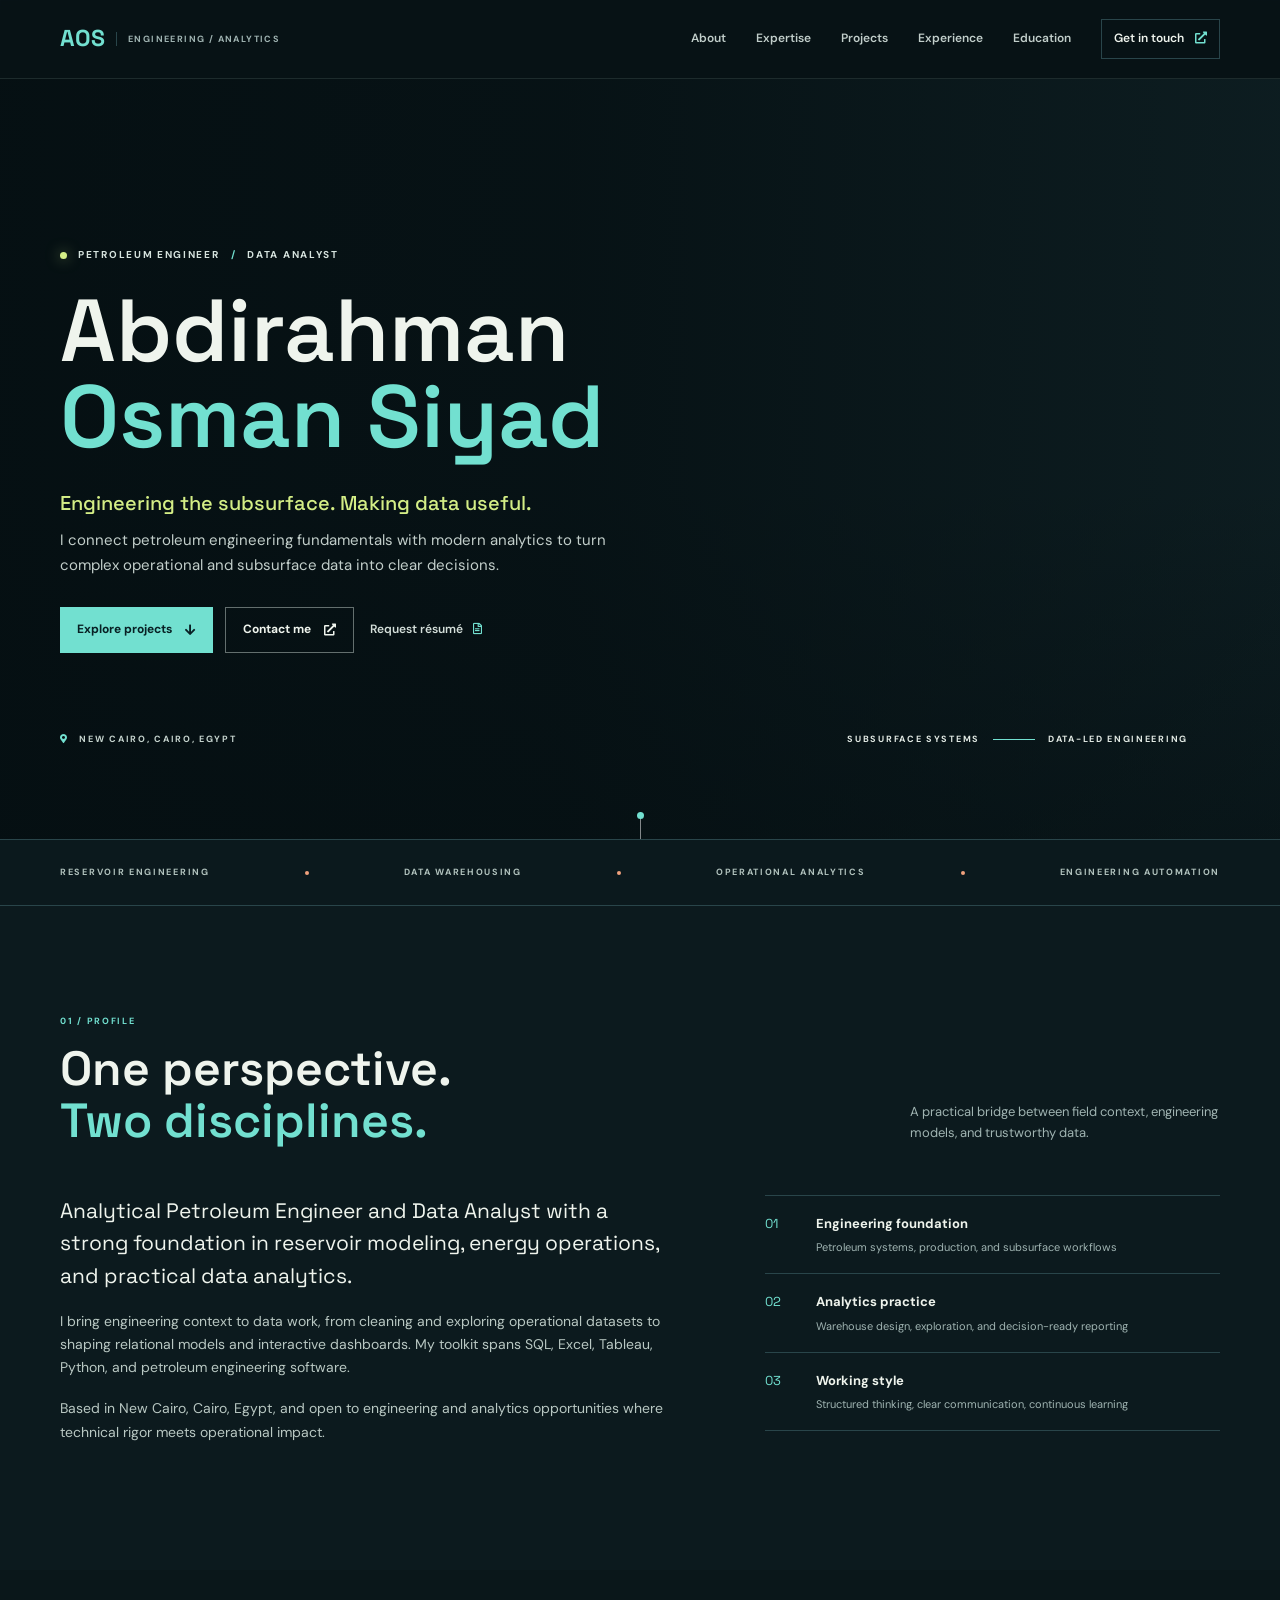
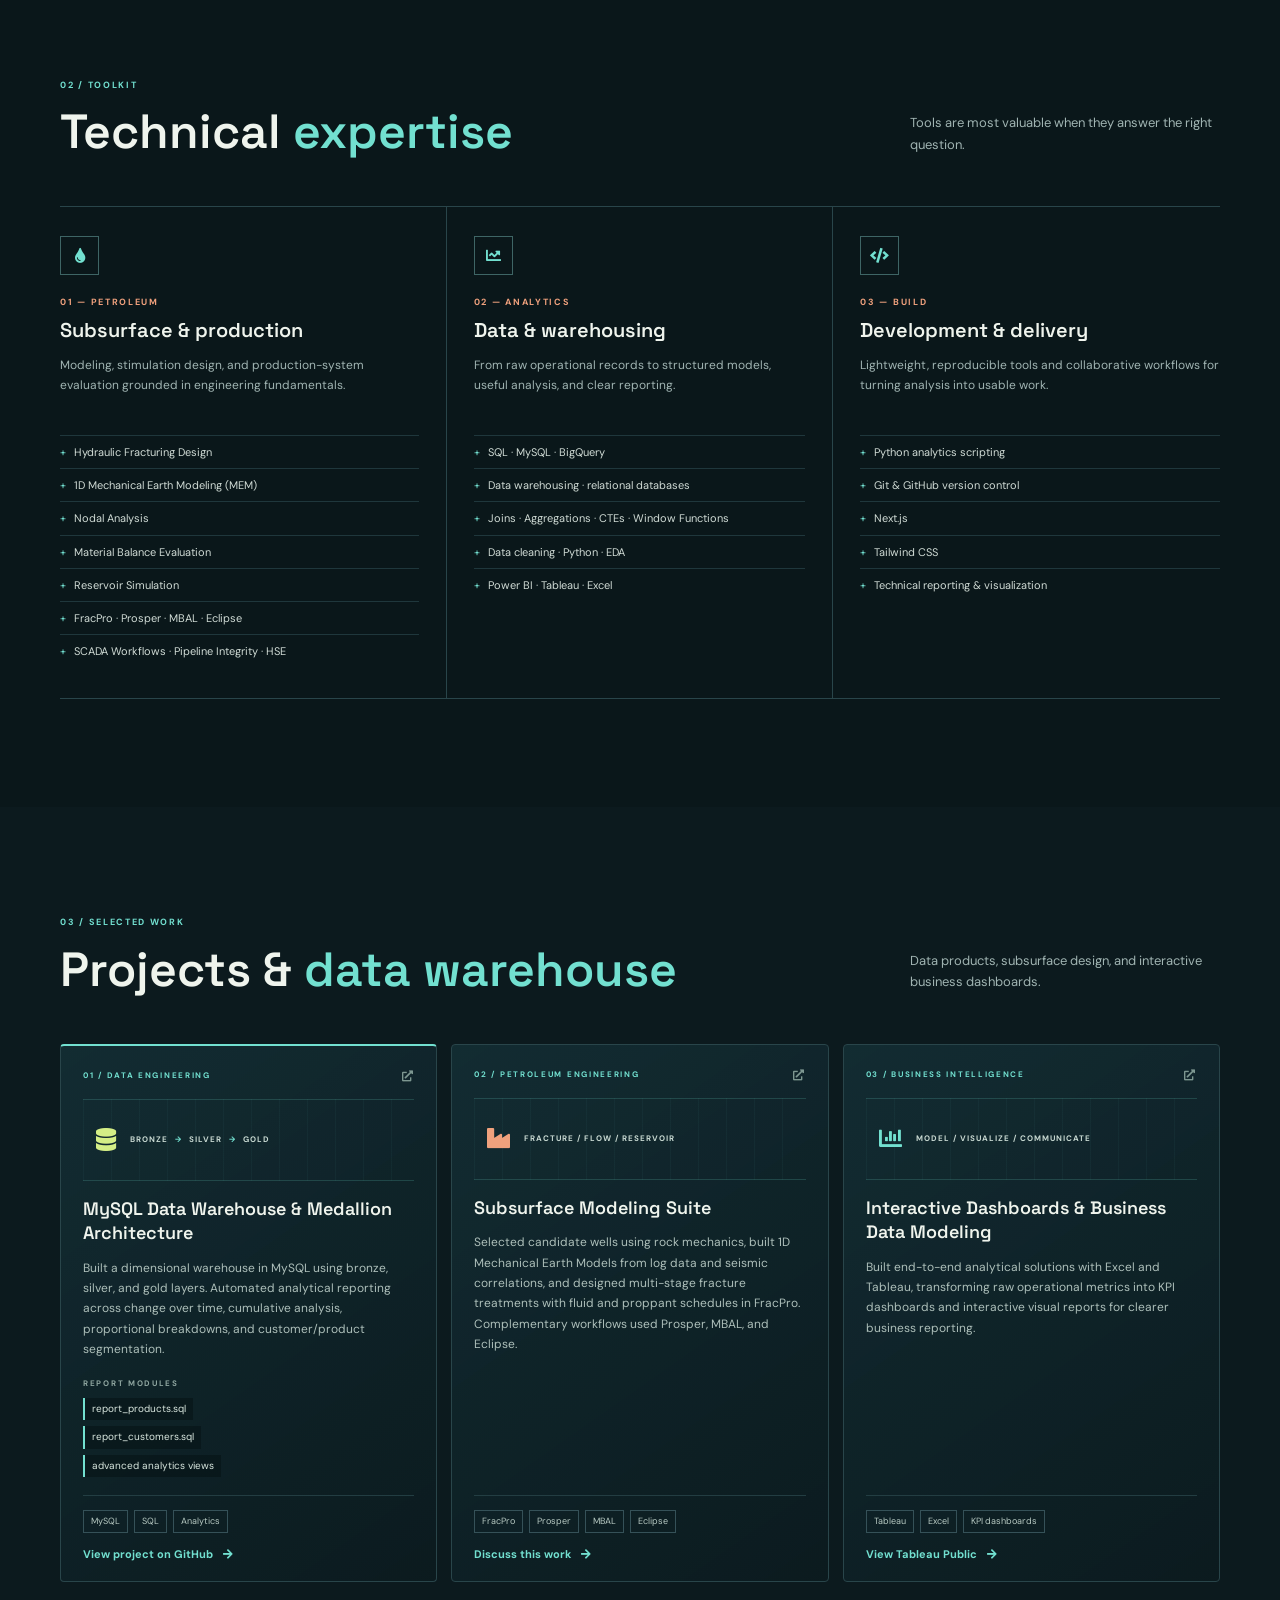
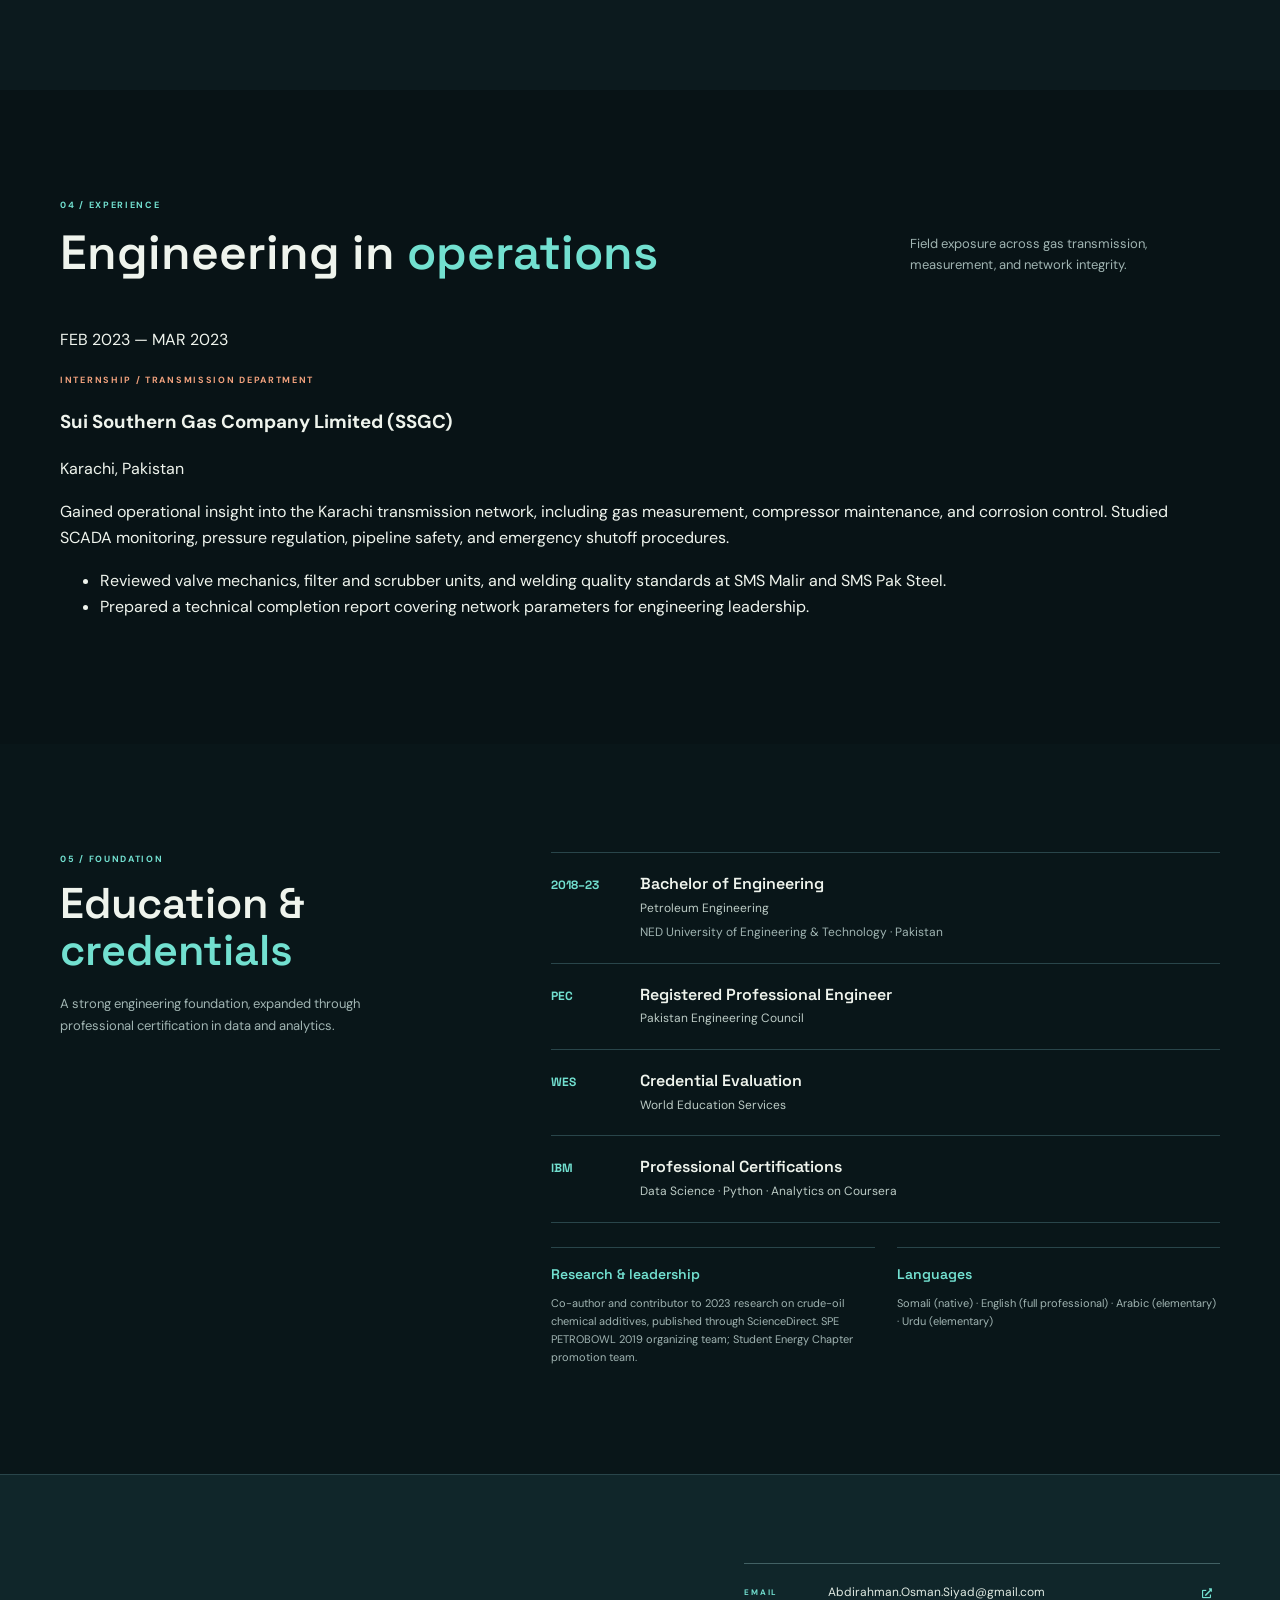
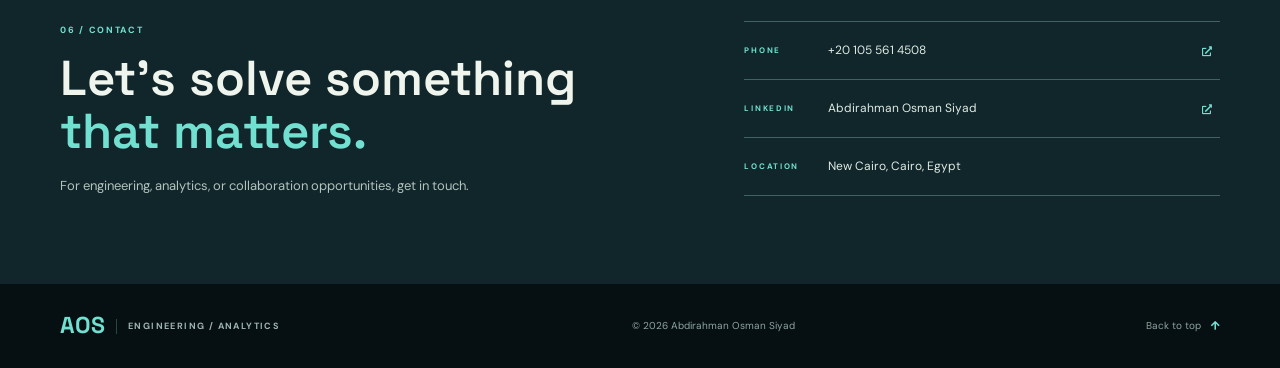
==== index.html @ fb0d3678 "Add LinkedIn profile link" ====
<!DOCTYPE HTML>
<!--
	Massively by HTML5 UP
	html5up.net | @ajlkn
	Free for personal and commercial use under the CCA 3.0 license (html5up.net/license)
-->
<html>
	<head>
		<title>Abdirahman Osman Siyad | Petroleum Engineer &amp; Data Analyst</title>
		<meta charset="utf-8" />
		<meta name="viewport" content="width=device-width, initial-scale=1" />
		<meta name="description" content="Abdirahman Osman Siyad is a Petroleum Engineer and Data Analyst working across subsurface engineering, data warehousing, and operational analytics." />
		<meta name="theme-color" content="#081316" />
		<link rel="preconnect" href="https://fonts.googleapis.com" />
		<link rel="preconnect" href="https://fonts.gstatic.com" crossorigin />
		<link href="https://fonts.googleapis.com/css2?family=DM+Sans:wght@400;500;600;700&family=Space+Grotesk:wght@400;500;600;700&display=swap" rel="stylesheet" />
		<link rel="stylesheet" href="assets/css/fontawesome-all.min.css" />
		<link rel="stylesheet" href="assets/css/portfolio.css" />
	</head>
	<body>
		<header class="site-header">
			<div class="header-inner shell">
				<a class="wordmark" href="#top" aria-label="Abdirahman Osman Siyad, home"><span>AOS</span><small>ENGINEERING / ANALYTICS</small></a>
				<button class="nav-toggle" type="button" aria-expanded="false" aria-controls="site-nav" aria-label="Open navigation"><i class="fas fa-bars" aria-hidden="true"></i></button>
				<nav class="site-nav" id="site-nav" aria-label="Main navigation">
					<a href="#about">About</a>
					<a href="#expertise">Expertise</a>
					<a href="#projects">Projects</a>
					<a href="#experience">Experience</a>
					<a href="#education">Education</a>
					<a class="nav-contact" href="#contact">Get in touch <i class="fas fa-external-link-alt" aria-hidden="true"></i></a>
				</nav>
			</div>
		</header>

		<main>
			<section class="hero" id="top" aria-labelledby="hero-title">
				<div class="hero-shade" aria-hidden="true"></div>
				<div class="hero-inner shell">
					<p class="eyebrow"><span class="status-dot"></span> PETROLEUM ENGINEER <span class="eyebrow-divider">/</span> DATA ANALYST</p>
					<h1 id="hero-title">Abdirahman<br /><span>Osman Siyad</span></h1>
					<p class="hero-lede">Engineering the subsurface. Making data useful.</p>
					<p class="hero-intro">I connect petroleum engineering fundamentals with modern analytics to turn complex operational and subsurface data into clear decisions.</p>
					<div class="hero-actions">
						<a class="button button-primary" href="#projects">Explore projects <i class="fas fa-arrow-down" aria-hidden="true"></i></a>
						<a class="button button-quiet" href="#contact">Contact me <i class="fas fa-external-link-alt" aria-hidden="true"></i></a>
						<a class="resume-link" href="mailto:Abdirahman.Osman.Siyad@gmail.com?subject=Resume%20request">Request résumé <i class="far fa-file-alt" aria-hidden="true"></i></a>
					</div>
					<div class="hero-caption"><span>SUBSURFACE SYSTEMS</span><span class="caption-line"></span><span>DATA-LED ENGINEERING</span></div>
					<div class="hero-location"><i class="fas fa-map-marker-alt" aria-hidden="true"></i> NEW CAIRO, CAIRO, EGYPT</div>
				</div>
				<a class="scroll-cue" href="#about" aria-label="Scroll to about section"><span></span></a>
			</section>

			<div class="signal-strip" aria-label="Areas of focus">
				<div class="shell signal-inner"><span>RESERVOIR ENGINEERING</span><i></i><span>DATA WAREHOUSING</span><i></i><span>OPERATIONAL ANALYTICS</span><i></i><span>ENGINEERING AUTOMATION</span></div>
			</div>

			<section class="section about-section" id="about" aria-labelledby="about-title">
				<div class="shell">
					<div class="section-heading">
						<div><p class="section-kicker">01 / PROFILE</p><h2 id="about-title">One perspective.<br /><span>Two disciplines.</span></h2></div>
						<p class="heading-note">A practical bridge between field context, engineering models, and trustworthy data.</p>
					</div>
					<div class="about-grid">
						<div class="about-copy">
							<p class="lead-copy">Analytical Petroleum Engineer and Data Analyst with a strong foundation in reservoir modeling, energy operations, and practical data analytics.</p>
							<p>I bring engineering context to data work, from cleaning and exploring operational datasets to shaping relational models and interactive dashboards. My toolkit spans SQL, Excel, Tableau, Python, and petroleum engineering software.</p>
							<p>Based in New Cairo, Cairo, Egypt, and open to engineering and analytics opportunities where technical rigor meets operational impact.</p>
						</div>
						<aside class="profile-facts" aria-label="Profile facts">
							<div><span>01</span><p><strong>Engineering foundation</strong><small>Petroleum systems, production, and subsurface workflows</small></p></div>
							<div><span>02</span><p><strong>Analytics practice</strong><small>Warehouse design, exploration, and decision-ready reporting</small></p></div>
							<div><span>03</span><p><strong>Working style</strong><small>Structured thinking, clear communication, continuous learning</small></p></div>
						</aside>
					</div>
				</div>
			</section>

			<section class="section expertise-section" id="expertise" aria-labelledby="expertise-title">
				<div class="shell">
					<div class="section-heading">
						<div><p class="section-kicker">02 / TOOLKIT</p><h2 id="expertise-title">Technical <span>expertise</span></h2></div>
						<p class="heading-note">Tools are most valuable when they answer the right question.</p>
					</div>
					<div class="skills-grid">
						<article class="skill-group"><div class="skill-icon"><i class="fas fa-tint" aria-hidden="true"></i></div><p class="skill-index">01 — PETROLEUM</p><h3>Subsurface &amp; production</h3><p>Modeling, stimulation design, and production-system evaluation grounded in engineering fundamentals.</p><ul class="skill-list"><li>Hydraulic Fracturing Design</li><li>1D Mechanical Earth Modeling (MEM)</li><li>Nodal Analysis</li><li>Material Balance Evaluation</li><li>Reservoir Simulation</li><li>FracPro · Prosper · MBAL · Eclipse</li><li>SCADA Workflows · Pipeline Integrity · HSE</li></ul></article>
						<article class="skill-group"><div class="skill-icon"><i class="fas fa-chart-line" aria-hidden="true"></i></div><p class="skill-index">02 — ANALYTICS</p><h3>Data &amp; warehousing</h3><p>From raw operational records to structured models, useful analysis, and clear reporting.</p><ul class="skill-list"><li>SQL · MySQL · BigQuery</li><li>Data warehousing · relational databases</li><li>Joins · Aggregations · CTEs · Window Functions</li><li>Data cleaning · Python · EDA</li><li>Power BI · Tableau · Excel</li></ul></article>
						<article class="skill-group"><div class="skill-icon"><i class="fas fa-code" aria-hidden="true"></i></div><p class="skill-index">03 — BUILD</p><h3>Development &amp; delivery</h3><p>Lightweight, reproducible tools and collaborative workflows for turning analysis into usable work.</p><ul class="skill-list"><li>Python analytics scripting</li><li>Git &amp; GitHub version control</li><li>Next.js</li><li>Tailwind CSS</li><li>Technical reporting &amp; visualization</li></ul></article>
					</div>
				</div>
			</section>

			<section class="section projects-section" id="projects" aria-labelledby="projects-title">
				<div class="shell">
					<div class="section-heading">
						<div><p class="section-kicker">03 / SELECTED WORK</p><h2 id="projects-title">Projects &amp; <span>data warehouse</span></h2></div>
						<p class="heading-note">Data products, subsurface design, and interactive business dashboards.</p>
					</div>
					<div class="project-grid">
						<article class="project-card project-featured">
							<div class="project-topline"><span>01 / DATA ENGINEERING</span><i class="fas fa-external-link-alt" aria-hidden="true"></i></div>
							<div class="project-mark"><i class="fas fa-database" aria-hidden="true"></i><span>BRONZE <b>→</b> SILVER <b>→</b> GOLD</span></div>
							<h3>MySQL Data Warehouse &amp; Medallion Architecture</h3>
							<p>Built a dimensional warehouse in MySQL using bronze, silver, and gold layers. Automated analytical reporting across change over time, cumulative analysis, proportional breakdowns, and customer/product segmentation.</p>
							<div class="report-files"><span>REPORT MODULES</span><code>report_products.sql</code><code>report_customers.sql</code><code>advanced analytics views</code></div>
							<div class="project-footer"><ul class="tag-list"><li>MySQL</li><li>SQL</li><li>Analytics</li></ul><a class="text-link" href="https://github.com/AbdirahmanSiyad/SQL--Datawarehouse-Projects" target="_blank" rel="noopener noreferrer">View project on GitHub <i class="fas fa-arrow-right" aria-hidden="true"></i></a></div>
						</article>
						<article class="project-card">
							<div class="project-topline"><span>02 / PETROLEUM ENGINEERING</span><i class="fas fa-external-link-alt" aria-hidden="true"></i></div>
							<div class="project-mark project-mark-well"><i class="fas fa-industry" aria-hidden="true"></i><span>FRACTURE / FLOW / RESERVOIR</span></div>
							<h3>Subsurface Modeling Suite</h3>
							<p>Selected candidate wells using rock mechanics, built 1D Mechanical Earth Models from log data and seismic correlations, and designed multi-stage fracture treatments with fluid and proppant schedules in FracPro. Complementary workflows used Prosper, MBAL, and Eclipse.</p>
							<div class="project-footer"><ul class="tag-list"><li>FracPro</li><li>Prosper</li><li>MBAL</li><li>Eclipse</li></ul><a class="text-link" href="mailto:Abdirahman.Osman.Siyad@gmail.com?subject=Subsurface%20modeling%20project">Discuss this work <i class="fas fa-arrow-right" aria-hidden="true"></i></a></div>
						</article>
						<article class="project-card">
							<div class="project-topline"><span>03 / BUSINESS INTELLIGENCE</span><i class="fas fa-external-link-alt" aria-hidden="true"></i></div>
							<div class="project-mark project-mark-network"><i class="fas fa-chart-bar" aria-hidden="true"></i><span>MODEL / VISUALIZE / COMMUNICATE</span></div>
							<h3>Interactive Dashboards &amp; Business Data Modeling</h3>
							<p>Built end-to-end analytical solutions with Excel and Tableau, transforming raw operational metrics into KPI dashboards and interactive visual reports for clearer business reporting.</p>
							<div class="project-footer"><ul class="tag-list"><li>Tableau</li><li>Excel</li><li>KPI dashboards</li></ul><a class="text-link" href="https://public.tableau.com/app/profile/abdirahman.osman.siyad/vizzes" target="_blank" rel="noopener noreferrer">View Tableau Public <i class="fas fa-arrow-right" aria-hidden="true"></i></a></div>
						</article>
					</div>
				</div>
			</section>

			<section class="section experience-section" id="experience" aria-labelledby="experience-title">
				<div class="shell">
					<div class="section-heading">
						<div><p class="section-kicker">04 / EXPERIENCE</p><h2 id="experience-title">Engineering in <span>operations</span></h2></div>
						<p class="heading-note">Field exposure across gas transmission, measurement, and network integrity.</p>
					</div>
					<article class="experience-entry">
						<div class="experience-date">FEB 2023 <span>—</span> MAR 2023</div>
						<div class="experience-copy">
							<p class="skill-index">INTERNSHIP / TRANSMISSION DEPARTMENT</p>
							<h3>Sui Southern Gas Company Limited <span>(SSGC)</span></h3>
							<p class="experience-location">Karachi, Pakistan</p>
							<p>Gained operational insight into the Karachi transmission network, including gas measurement, compressor maintenance, and corrosion control. Studied SCADA monitoring, pressure regulation, pipeline safety, and emergency shutoff procedures.</p>
							<ul class="experience-highlights"><li>Reviewed valve mechanics, filter and scrubber units, and welding quality standards at SMS Malir and SMS Pak Steel.</li><li>Prepared a technical completion report covering network parameters for engineering leadership.</li></ul>
						</div>
					</article>
				</div>
			</section>

			<section class="section education-section" id="education" aria-labelledby="education-title">
				<div class="shell education-grid">
					<div><p class="section-kicker">05 / FOUNDATION</p><h2 id="education-title">Education &amp;<br /><span>credentials</span></h2><p class="education-intro">A strong engineering foundation, expanded through professional certification in data and analytics.</p></div>
					<div class="education-content">
						<div class="education-items">
							<article class="education-item"><span class="education-year">2018–23</span><div><h3>Bachelor of Engineering</h3><p>Petroleum Engineering</p><small>NED University of Engineering &amp; Technology · Pakistan</small></div></article>
							<article class="education-item"><span class="education-year">PEC</span><div><h3>Registered Professional Engineer</h3><p>Pakistan Engineering Council</p></div></article>
							<article class="education-item"><span class="education-year">WES</span><div><h3>Credential Evaluation</h3><p>World Education Services</p></div></article>
							<article class="education-item"><span class="education-year">IBM</span><div><h3>Professional Certifications</h3><p>Data Science · Python · Analytics on Coursera</p></div></article>
						</div>
						<div class="education-extras">
							<div><h3>Research &amp; leadership</h3><p>Co-author and contributor to 2023 research on crude-oil chemical additives, published through ScienceDirect. SPE PETROBOWL 2019 organizing team; Student Energy Chapter promotion team.</p></div>
							<div><h3>Languages</h3><p>Somali (native) · English (full professional) · Arabic (elementary) · Urdu (elementary)</p></div>
						</div>
					</div>
				</div>
			</section>

			<section class="contact-section" id="contact" aria-labelledby="contact-title">
				<div class="shell contact-inner">
					<div><p class="section-kicker">06 / CONTACT</p><h2 id="contact-title">Let’s solve something<br /><span>that matters.</span></h2><p class="contact-copy">For engineering, analytics, or collaboration opportunities, get in touch.</p></div>
					<div class="contact-links"><a href="mailto:Abdirahman.Osman.Siyad@gmail.com"><span>EMAIL</span>Abdirahman.Osman.Siyad@gmail.com<i class="fas fa-external-link-alt" aria-hidden="true"></i></a><a href="tel:+201055614508"><span>PHONE</span>+20 105 561 4508<i class="fas fa-external-link-alt" aria-hidden="true"></i></a><a href="https://eg.linkedin.com/in/abdirahman-osman-siyad-96b083290" target="_blank" rel="noopener noreferrer"><span>LINKEDIN</span>Abdirahman Osman Siyad<i class="fas fa-external-link-alt" aria-hidden="true"></i></a><p><span>LOCATION</span>New Cairo, Cairo, Egypt</p></div>
				</div>
			</section>
		</main>

		<footer class="site-footer"><div class="shell footer-inner"><a class="wordmark" href="#top"><span>AOS</span><small>ENGINEERING / ANALYTICS</small></a><p>© <span id="year">2026</span> Abdirahman Osman Siyad</p><a class="back-to-top" href="#top">Back to top <i class="fas fa-arrow-up" aria-hidden="true"></i></a></div></footer>
		<script>
			const navToggle = document.querySelector('.nav-toggle');
			const siteNav = document.querySelector('.site-nav');

			navToggle.addEventListener('click', () => {
				const isOpen = navToggle.getAttribute('aria-expanded') === 'true';
				navToggle.setAttribute('aria-expanded', String(!isOpen));
				navToggle.setAttribute('aria-label', isOpen ? 'Open navigation' : 'Close navigation');
				navToggle.innerHTML = `<i class="fas ${isOpen ? 'fa-bars' : 'fa-times'}" aria-hidden="true"></i>`;
				siteNav.classList.toggle('is-open', !isOpen);
			});

			siteNav.querySelectorAll('a').forEach((link) => {
				link.addEventListener('click', () => {
					navToggle.setAttribute('aria-expanded', 'false');
					navToggle.setAttribute('aria-label', 'Open navigation');
					navToggle.innerHTML = '<i class="fas fa-bars" aria-hidden="true"></i>';
					siteNav.classList.remove('is-open');
				});
			});
		</script>
	</body>
</html>
---- assets/css/portfolio.css ----
:root {
	color-scheme: dark;
	--ink: #081316;
	--ink-soft: #0d1d21;
	--panel: #10252a;
	--panel-light: #153138;
	--line: #29454a;
	--text: #eff4ed;
	--muted: #a0b4b2;
	--teal: #72e0d0;
	--lime: #d4ee86;
	--coral: #f0a17d;
	--shell: 1160px;
}

* {
	box-sizing: border-box;
}

html {
	scroll-behavior: smooth;
	scroll-padding-top: 90px;
}

body {
	margin: 0;
	background: var(--ink);
	color: var(--text);
	font-family: "DM Sans", sans-serif;
	font-size: 16px;
	line-height: 1.65;
}

body::before {
	position: fixed;
	inset: 0;
	z-index: -1;
	background-image: linear-gradient(rgba(131, 185, 179, .035) 1px, transparent 1px), linear-gradient(90deg, rgba(131, 185, 179, .035) 1px, transparent 1px);
	background-size: 52px 52px;
	content: "";
	mask-image: linear-gradient(to bottom, black, transparent 80%);
}

a {
	color: inherit;
	text-decoration: none;
}

button,
a {
	-webkit-tap-highlight-color: transparent;
}

button:focus-visible,
a:focus-visible {
	outline: 2px solid var(--lime);
	outline-offset: 4px;
}

.shell {
	width: min(var(--shell), calc(100% - 64px));
	margin-inline: auto;
}

.site-header {
	position: sticky;
	top: 0;
	z-index: 20;
	border-bottom: 1px solid rgba(160, 190, 183, .14);
	background: rgba(8, 19, 22, .92);
	backdrop-filter: blur(16px);
}

.header-inner,
.site-nav,
.wordmark,
.hero-actions,
.hero-caption,
.signal-inner,
.section-heading,
.project-topline,
.project-footer,
.footer-inner {
	display: flex;
	align-items: center;
}

.header-inner {
	min-height: 78px;
	justify-content: space-between;
}

.wordmark {
	gap: 11px;
}

.wordmark > span {
	color: var(--teal);
	font-family: "Space Grotesk", sans-serif;
	font-size: 23px;
	font-weight: 700;
	letter-spacing: 0;
}

.wordmark small {
	padding-left: 11px;
	border-left: 1px solid var(--line);
	color: var(--muted);
	font-size: 9px;
	font-weight: 700;
	letter-spacing: 1.4px;
}

.site-nav {
	gap: 30px;
}

.site-nav a {
	color: #c1ceca;
	font-size: 12px;
	font-weight: 600;
	transition: color .2s ease;
}

.site-nav a:hover,
.site-nav a:focus-visible {
	color: var(--teal);
}

.site-nav .nav-contact {
	padding: 9px 12px;
	border: 1px solid var(--line);
	color: var(--text);
}

.nav-contact i {
	margin-left: 8px;
	color: var(--teal);
}

.nav-toggle {
	display: none;
	width: 42px;
	height: 42px;
	border: 1px solid var(--line);
	background: transparent;
	color: var(--text);
	font-size: 17px;
}

.hero {
	position: relative;
	display: flex;
	min-height: min(760px, calc(100svh - 78px));
	align-items: center;
	background-color: #102226;
	background-image: url("https://images.unsplash.com/photo-1516937941344-00b4e0337589?auto=format&fit=crop&w=2200&q=85");
	background-position: center 48%;
	background-size: cover;
	overflow: hidden;
}

.hero-shade {
	position: absolute;
	inset: 0;
	background: linear-gradient(90deg, rgba(5, 15, 18, .96) 0%, rgba(5, 15, 18, .84) 44%, rgba(5, 15, 18, .28) 100%), linear-gradient(0deg, rgba(5, 15, 18, .52), transparent 46%);
}

.hero-inner {
	position: relative;
	z-index: 1;
	padding-block: 110px 128px;
}

.eyebrow,
.section-kicker,
.skill-index,
.project-topline,
.hero-location,
.hero-caption,
.signal-inner,
.contact-links > * > span,
.report-files > span {
	font-size: 10px;
	font-weight: 700;
	letter-spacing: 1.7px;
}

.eyebrow {
	display: flex;
	align-items: center;
	gap: 11px;
	margin: 0 0 24px;
	color: #d6e3de;
}

.status-dot,
.signal-inner i {
	width: 7px;
	height: 7px;
	flex: 0 0 auto;
	border-radius: 50%;
	background: var(--lime);
	box-shadow: 0 0 14px rgba(212, 238, 134, .55);
}

.eyebrow-divider {
	color: var(--teal);
}

.hero h1,
.section-heading h2,
.education-grid h2,
.contact-inner h2 {
	margin: 0;
	font-family: "Space Grotesk", sans-serif;
	font-weight: 600;
	letter-spacing: 0;
}

.hero h1 {
	max-width: 840px;
	font-size: 88px;
	line-height: .98;
}

.hero h1 span,
.section-heading h2 span,
.education-grid h2 span,
.contact-inner h2 span {
	color: var(--teal);
}

.hero-lede {
	margin: 27px 0 8px;
	color: var(--lime);
	font-family: "Space Grotesk", sans-serif;
	font-size: 20px;
	font-weight: 500;
}

.hero-intro {
	max-width: 560px;
	margin: 0;
	color: #c2ceca;
	font-size: 15px;
}

.hero-actions {
	flex-wrap: wrap;
	gap: 12px;
	margin-top: 29px;
}

.button {
	min-height: 46px;
	display: inline-flex;
	align-items: center;
	justify-content: center;
	gap: 13px;
	padding: 0 17px;
	font-size: 12px;
	font-weight: 700;
	transition: transform .2s ease, background .2s ease, color .2s ease;
}

.button:hover {
	transform: translateY(-2px);
}

.button-primary {
	background: var(--teal);
	color: #082024;
}

.button-primary:hover {
	background: var(--lime);
}

.button-quiet {
	border: 1px solid rgba(229, 241, 234, .42);
	color: var(--text);
}

.button-quiet:hover {
	border-color: var(--teal);
	color: var(--teal);
}

.resume-link {
	padding: 10px 4px;
	color: #d4dfda;
	font-size: 12px;
	font-weight: 600;
}

.resume-link i {
	margin-left: 7px;
	color: var(--teal);
}

.hero-caption {
	position: absolute;
	right: 32px;
	bottom: 34px;
	gap: 13px;
	color: #e2eae4;
	font-size: 9px;
}

.caption-line {
	width: 42px;
	height: 1px;
	background: var(--teal);
}

.hero-location {
	position: absolute;
	bottom: 34px;
	left: 0;
	color: #c6d4ce;
	font-size: 9px;
}

.hero-location i {
	margin-right: 7px;
	color: var(--teal);
}

.scroll-cue {
	position: absolute;
	bottom: 0;
	left: 50%;
	width: 1px;
	height: 27px;
	background: rgba(255, 255, 255, .5);
}

.scroll-cue span {
	position: absolute;
	top: 0;
	left: -3px;
	width: 7px;
	height: 7px;
	border-radius: 50%;
	background: var(--teal);
	animation: scroll-drop 1.8s ease-in-out infinite;
}

@keyframes scroll-drop {
	0% { transform: translateY(0); opacity: 1; }
	80%, 100% { transform: translateY(19px); opacity: 0; }
}

.signal-strip {
	border-top: 1px solid var(--line);
	border-bottom: 1px solid var(--line);
	background: #0b191d;
}

.signal-inner {
	min-height: 65px;
	justify-content: space-between;
	gap: 18px;
	color: #b1c2bd;
	font-size: 9px;
}

.signal-inner i {
	width: 4px;
	height: 4px;
	background: var(--coral);
	box-shadow: none;
}

.section {
	padding-block: 108px;
}

.about-section {
	background: rgba(14, 30, 34, .72);
}

.section-heading {
	align-items: flex-end;
	justify-content: space-between;
	gap: 36px;
	margin-bottom: 48px;
}

.section-kicker {
	margin: 0 0 14px;
	color: var(--teal);
	font-size: 9px;
}

.section-heading h2,
.education-grid h2,
.contact-inner h2 {
	font-size: 48px;
	line-height: 1.08;
}

.heading-note {
	max-width: 310px;
	margin: 0 0 3px;
	color: var(--muted);
	font-size: 13px;
}

.about-grid {
	display: grid;
	grid-template-columns: 1.15fr .85fr;
	gap: 90px;
	align-items: start;
}

.about-copy p {
	max-width: 640px;
	margin: 0 0 18px;
	color: #b9c8c3;
	font-size: 14px;
}

.about-copy .lead-copy {
	color: var(--text);
	font-family: "Space Grotesk", sans-serif;
	font-size: 21px;
	line-height: 1.55;
}

.profile-facts {
	border-top: 1px solid var(--line);
}

.profile-facts > div {
	display: grid;
	grid-template-columns: 38px 1fr;
	gap: 13px;
	padding: 17px 0;
	border-bottom: 1px solid var(--line);
}

.profile-facts > div > span {
	color: var(--teal);
	font-family: "Space Grotesk", sans-serif;
	font-size: 13px;
}

.profile-facts p {
	margin: 0;
}

.profile-facts strong,
.profile-facts small {
	display: block;
}

.profile-facts strong {
	font-size: 13px;
}

.profile-facts small {
	margin-top: 4px;
	color: var(--muted);
	font-size: 11px;
}

.expertise-section {
	background: #0a171a;
}

.skills-grid {
	display: grid;
	grid-template-columns: repeat(3, minmax(0, 1fr));
	border-top: 1px solid var(--line);
	border-bottom: 1px solid var(--line);
}

.skill-group {
	padding: 29px 27px 31px;
	border-right: 1px solid var(--line);
}

.skill-group:first-child {
	padding-left: 0;
}

.skill-group:last-child {
	padding-right: 0;
	border-right: 0;
}

.skill-icon {
	width: 39px;
	height: 39px;
	display: grid;
	place-items: center;
	border: 1px solid #3e6565;
	color: var(--teal);
	font-size: 15px;
}

.skill-index {
	margin: 20px 0 7px;
	color: var(--coral);
	font-size: 9px;
}

.skill-group h3,
.project-card h3,
.education-item h3 {
	margin: 0;
	font-family: "Space Grotesk", sans-serif;
	font-size: 20px;
	font-weight: 600;
	line-height: 1.35;
}

.skill-group > p:not(.skill-index) {
	min-height: 63px;
	margin: 12px 0 16px;
	color: var(--muted);
	font-size: 12px;
}

.skill-list {
	margin: 0;
	padding: 0;
	list-style: none;
}

.skill-list li {
	position: relative;
	padding: 7px 0 7px 14px;
	border-top: 1px solid rgba(41, 69, 74, .7);
	color: #d0dbd5;
	font-size: 11px;
}

.skill-list li::before {
	position: absolute;
	left: 0;
	color: var(--teal);
	content: "+";
}

.projects-section {
	background: rgba(14, 30, 34, .72);
}

.project-grid {
	display: grid;
	grid-template-columns: repeat(3, minmax(0, 1fr));
	gap: 14px;
}

.project-card {
	min-width: 0;
	min-height: 405px;
	display: flex;
	flex-direction: column;
	padding: 23px 22px 18px;
	border: 1px solid var(--line);
	border-radius: 4px;
	background: linear-gradient(145deg, rgba(21, 49, 56, .78), rgba(11, 27, 31, .95));
	transition: border-color .2s ease, transform .2s ease;
}

.project-card:hover {
	transform: translateY(-4px);
	border-color: #598c83;
}

.project-featured {
	border-top: 2px solid var(--teal);
}

.project-topline {
	justify-content: space-between;
	gap: 12px;
	color: var(--teal);
	font-size: 8px;
}

.project-topline i {
	color: #7d9791;
	font-size: 11px;
}

.project-mark {
	min-height: 82px;
	display: flex;
	align-items: center;
	gap: 14px;
	margin-block: 17px 16px;
	padding: 0 13px;
	border-block: 1px solid rgba(114, 224, 208, .18);
	background: repeating-linear-gradient(90deg, rgba(114, 224, 208, .045) 0, rgba(114, 224, 208, .045) 1px, transparent 1px, transparent 28px);
	color: #c8d9d2;
}

.project-mark > i {
	color: var(--lime);
	font-size: 23px;
}

.project-mark span {
	font-size: 8px;
	font-weight: 700;
	letter-spacing: 1px;
}

.project-mark b {
	padding-inline: 4px;
	color: var(--teal);
}

.project-mark-well > i {
	color: var(--coral);
}

.project-mark-network > i {
	color: var(--teal);
}

.project-card h3 {
	font-size: 18px;
}

.project-card > p {
	margin: 12px 0 17px;
	color: #adbfba;
	font-size: 12px;
	line-height: 1.7;
}

.report-files {
	display: grid;
	gap: 6px;
	margin-bottom: 18px;
}

.report-files > span {
	margin-bottom: 2px;
	color: #8fa6a0;
	font-size: 8px;
}

.report-files code {
	width: fit-content;
	max-width: 100%;
	padding: 3px 7px;
	border-left: 2px solid var(--teal);
	background: rgba(4, 15, 17, .45);
	color: #d9e7df;
	font-family: "DM Sans", sans-serif;
	font-size: 10px;
	overflow-wrap: anywhere;
}

.project-footer {
	align-items: flex-start;
	flex-direction: column;
	gap: 12px;
	margin-top: auto;
	padding-top: 14px;
	border-top: 1px solid rgba(41, 69, 74, .8);
}

.tag-list {
	display: flex;
	flex-wrap: wrap;
	gap: 6px;
	margin: 0;
	padding: 0;
	list-style: none;
}

.tag-list li {
	padding: 3px 7px;
	border: 1px solid #355158;
	color: #b8cac3;
	font-size: 9px;
}

.text-link {
	color: var(--teal);
	font-size: 11px;
	font-weight: 700;
}

.text-link i {
	margin-left: 7px;
	transition: transform .2s ease;
}

.text-link:hover i {
	transform: translateX(4px);
}

.repository-note {
	margin: 19px 0 0;
	color: var(--muted);
	font-size: 11px;
}

.repository-note i {
	margin-right: 6px;
	color: var(--coral);
}

.education-section {
	background: #091619;
}

.education-grid {
	display: grid;
	grid-template-columns: .75fr 1.25fr;
	gap: 90px;
}

.education-grid h2 {
	font-size: 43px;
}

.education-intro {
	max-width: 310px;
	margin: 19px 0 0;
	color: var(--muted);
	font-size: 13px;
}

	.education-content {
		display: grid;
		gap: 24px;
	}

	.education-items {
	border-top: 1px solid var(--line);
}

	.education-extras {
		display: grid;
		grid-template-columns: repeat(2, minmax(0, 1fr));
		gap: 22px;
	}

	.education-extras > div {
		padding-top: 15px;
		border-top: 1px solid var(--line);
	}

	.education-extras h3 {
		margin: 0 0 8px;
		color: var(--teal);
		font-family: "Space Grotesk", sans-serif;
		font-size: 14px;
		font-weight: 600;
	}

	.education-extras p {
		margin: 0;
		color: var(--muted);
		font-size: 11px;
	}

.education-item {
	display: grid;
	grid-template-columns: 72px 1fr;
	gap: 17px;
	padding: 20px 0;
	border-bottom: 1px solid var(--line);
}

.education-year {
	padding-top: 3px;
	color: var(--teal);
	font-family: "Space Grotesk", sans-serif;
	font-size: 12px;
	font-weight: 700;
}

.education-item h3 {
	font-size: 16px;
}

.education-item p,
.education-item small {
	margin: 4px 0 0;
	color: #bdccc6;
	font-size: 12px;
}

.education-item small {
	display: block;
	color: var(--muted);
}

.contact-section {
	padding-block: 88px;
	border-top: 1px solid var(--line);
	background: #10262a;
}

.contact-inner {
	display: grid;
	grid-template-columns: 1fr .8fr;
	gap: 90px;
	align-items: end;
}

.contact-inner h2 {
	font-size: 49px;
}

.contact-copy {
	margin: 17px 0 0;
	color: #b3c3bd;
	font-size: 13px;
}

.contact-links {
	border-top: 1px solid #426164;
}

.contact-links > * {
	min-height: 58px;
	display: grid;
	grid-template-columns: 74px minmax(0, 1fr) 18px;
	gap: 10px;
	align-items: center;
	margin: 0;
	border-bottom: 1px solid #426164;
	color: #e0eae3;
	font-size: 12px;
	 overflow-wrap: anywhere;
}

.contact-links > * > span {
	color: var(--teal);
	font-size: 8px;
}

.contact-links > a > i {
	color: var(--teal);
	font-size: 10px;
}

.site-footer {
	background: #061013;
}

.footer-inner {
	min-height: 84px;
	justify-content: space-between;
	gap: 20px;
}

.footer-inner p,
.back-to-top {
	margin: 0;
	color: #8fa49e;
	font-size: 10px;
}

.back-to-top i {
	margin-left: 7px;
	color: var(--teal);
}

@media (max-width: 900px) {
	.site-nav {
		gap: 18px;
	}

	.hero h1 {
		font-size: 72px;
	}

	.about-grid,
	.education-grid,
	.contact-inner {
		gap: 48px;
	}

	.project-grid {
		grid-template-columns: repeat(2, minmax(0, 1fr));
	}

	.project-card:last-child {
		grid-column: 1 / -1;
		min-height: 340px;
	}
}

@media (max-width: 680px) {
	.shell {
		width: min(var(--shell), calc(100% - 40px));
	}

	.header-inner {
		min-height: 68px;
	}

	.nav-toggle {
		display: grid;
		place-items: center;
	}

	.site-nav {
		position: absolute;
		top: 68px;
		right: 0;
		left: 0;
		display: none;
		align-items: stretch;
		flex-direction: column;
		gap: 0;
		padding: 8px 20px 17px;
		border-bottom: 1px solid var(--line);
		background: #0a171a;
	}

	.site-nav.is-open {
		display: flex;
	}

	.site-nav a {
		padding: 12px 0;
		border-bottom: 1px solid rgba(41, 69, 74, .55);
	}

	.site-nav .nav-contact {
		margin-top: 10px;
		padding: 10px;
		border: 1px solid var(--line);
	}

	.hero {
		min-height: 690px;
		min-height: min(760px, calc(100svh - 68px));
		background-position: 58% center;
	}

	.hero-shade {
		background: linear-gradient(90deg, rgba(5, 15, 18, .93), rgba(5, 15, 18, .66)), linear-gradient(0deg, rgba(5, 15, 18, .65), transparent 60%);
	}

	.hero-inner {
		padding-block: 84px 108px;
	}

	.eyebrow {
		flex-wrap: wrap;
		font-size: 8px;
	}

	.hero h1 {
		font-size: 56px;
	}

	.hero-lede {
		max-width: 330px;
		font-size: 17px;
	}

	.hero-intro {
		max-width: 450px;
		font-size: 13px;
	}

	.hero-actions {
		align-items: flex-start;
		gap: 8px;
	}

	.button {
		min-height: 42px;
		padding-inline: 12px;
		font-size: 10px;
	}

	.resume-link {
		flex-basis: 100%;
	}

	.hero-caption {
		right: 20px;
		bottom: 31px;
		font-size: 7px;
	}

	.caption-line {
		width: 22px;
	}

	.hero-location {
		bottom: 63px;
		font-size: 7px;
	}

	.signal-inner {
		min-height: auto;
		justify-content: flex-start;
		gap: 10px;
		padding-block: 15px;
		overflow: hidden;
		white-space: nowrap;
		font-size: 7px;
	}

	.signal-inner span:nth-of-type(n+3),
	.signal-inner i:nth-of-type(n+2) {
		display: none;
	}

	.section {
		padding-block: 76px;
	}

	.section-heading {
		align-items: flex-start;
		flex-direction: column;
		gap: 13px;
		margin-bottom: 32px;
	}

	.section-heading h2,
	.education-grid h2,
	.contact-inner h2 {
		font-size: 38px;
	}

	.heading-note {
		max-width: 390px;
		font-size: 12px;
	}

	.about-grid,
	.education-grid,
	.contact-inner {
		grid-template-columns: 1fr;
		gap: 34px;
	}

	.about-copy .lead-copy {
		font-size: 18px;
	}

	.about-copy p {
		font-size: 13px;
	}

	.skills-grid {
		grid-template-columns: 1fr;
	}

	.skill-group,
	.skill-group:first-child,
	.skill-group:last-child {
		padding: 25px 0;
		border-right: 0;
		border-bottom: 1px solid var(--line);
	}

	.skill-group:last-child {
		border-bottom: 0;
	}

	.skill-group > p:not(.skill-index) {
		min-height: auto;
	}

	.project-grid {
		grid-template-columns: 1fr;
	}

	.project-card,
	.project-card:last-child {
		min-height: 0;
		grid-column: auto;
		padding-inline: 18px;
	}

	.project-footer {
		margin-top: 5px;
	}

	.education-grid {
		gap: 30px;
	}

	.education-extras {
		grid-template-columns: 1fr;
		gap: 16px;
	}

	.education-intro {
		max-width: 420px;
	}

	.education-item {
		grid-template-columns: 72px 1fr;
		gap: 12px;
	}

	.contact-section {
		padding-block: 70px;
	}

	.contact-inner {
		gap: 28px;
	}

	.contact-links > * {
		grid-template-columns: 58px minmax(0, 1fr) 15px;
		font-size: 10px;
	}

	.footer-inner {
		min-height: 110px;
		flex-wrap: wrap;
		padding-block: 17px;
	}

	.footer-inner .wordmark {
		flex-basis: 100%;
	}
}

@media (prefers-reduced-motion: reduce) {
	html {
		scroll-behavior: auto;
	}

	*,
	*::before,
	*::after {
		animation-duration: .01ms !important;
		animation-iteration-count: 1 !important;
		transition-duration: .01ms !important;
	}
}
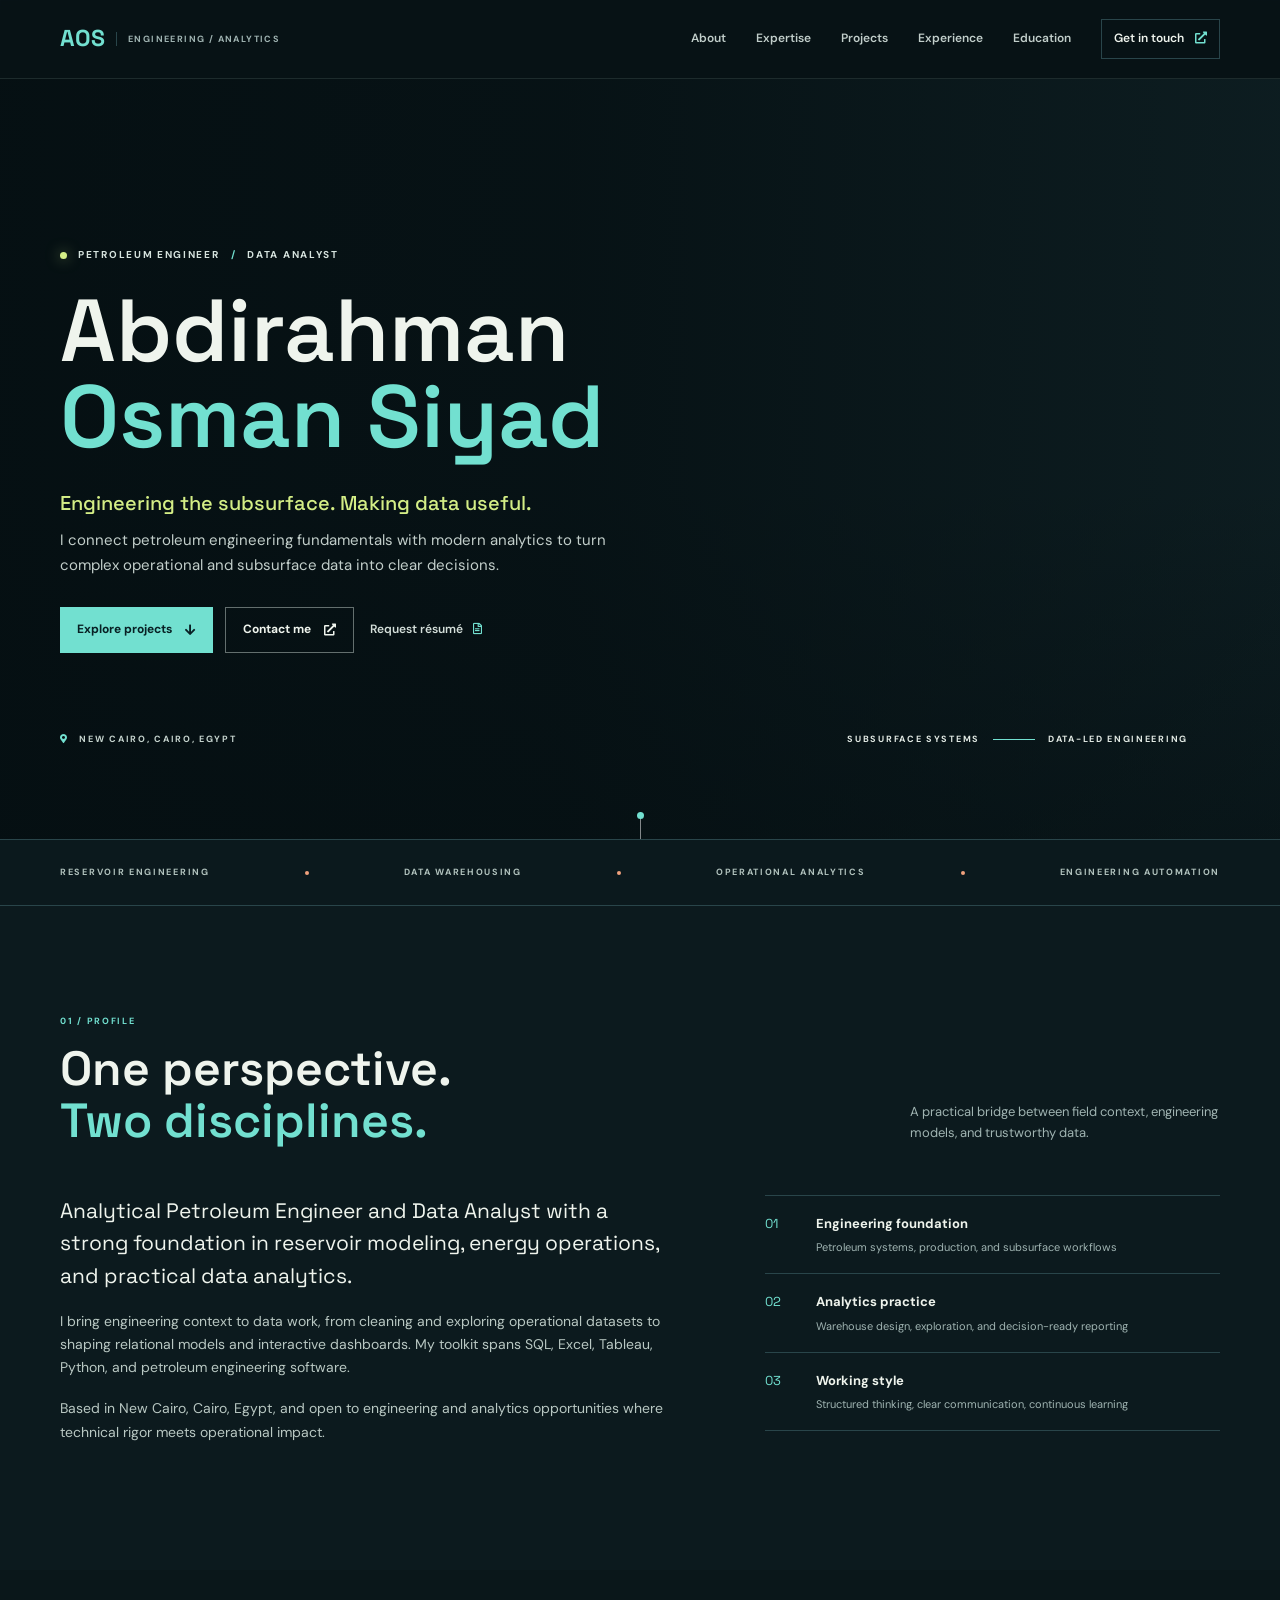
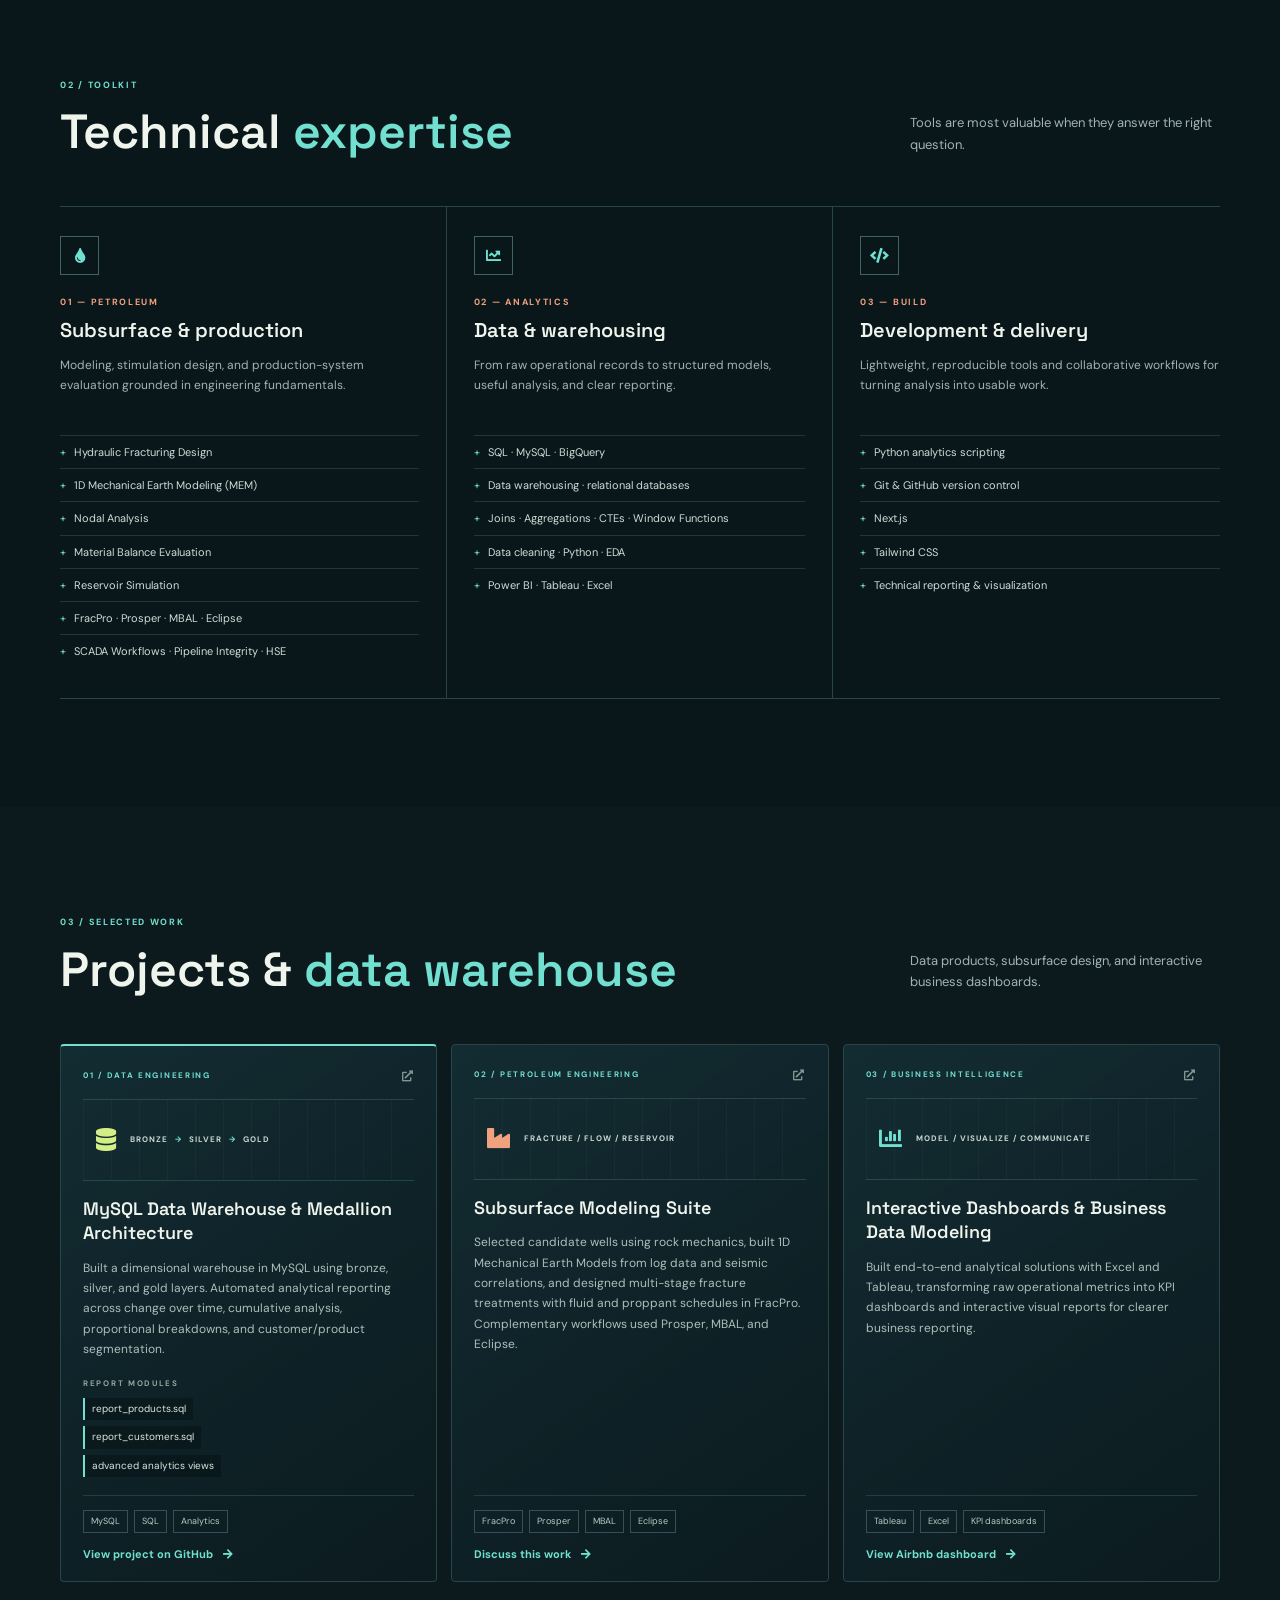
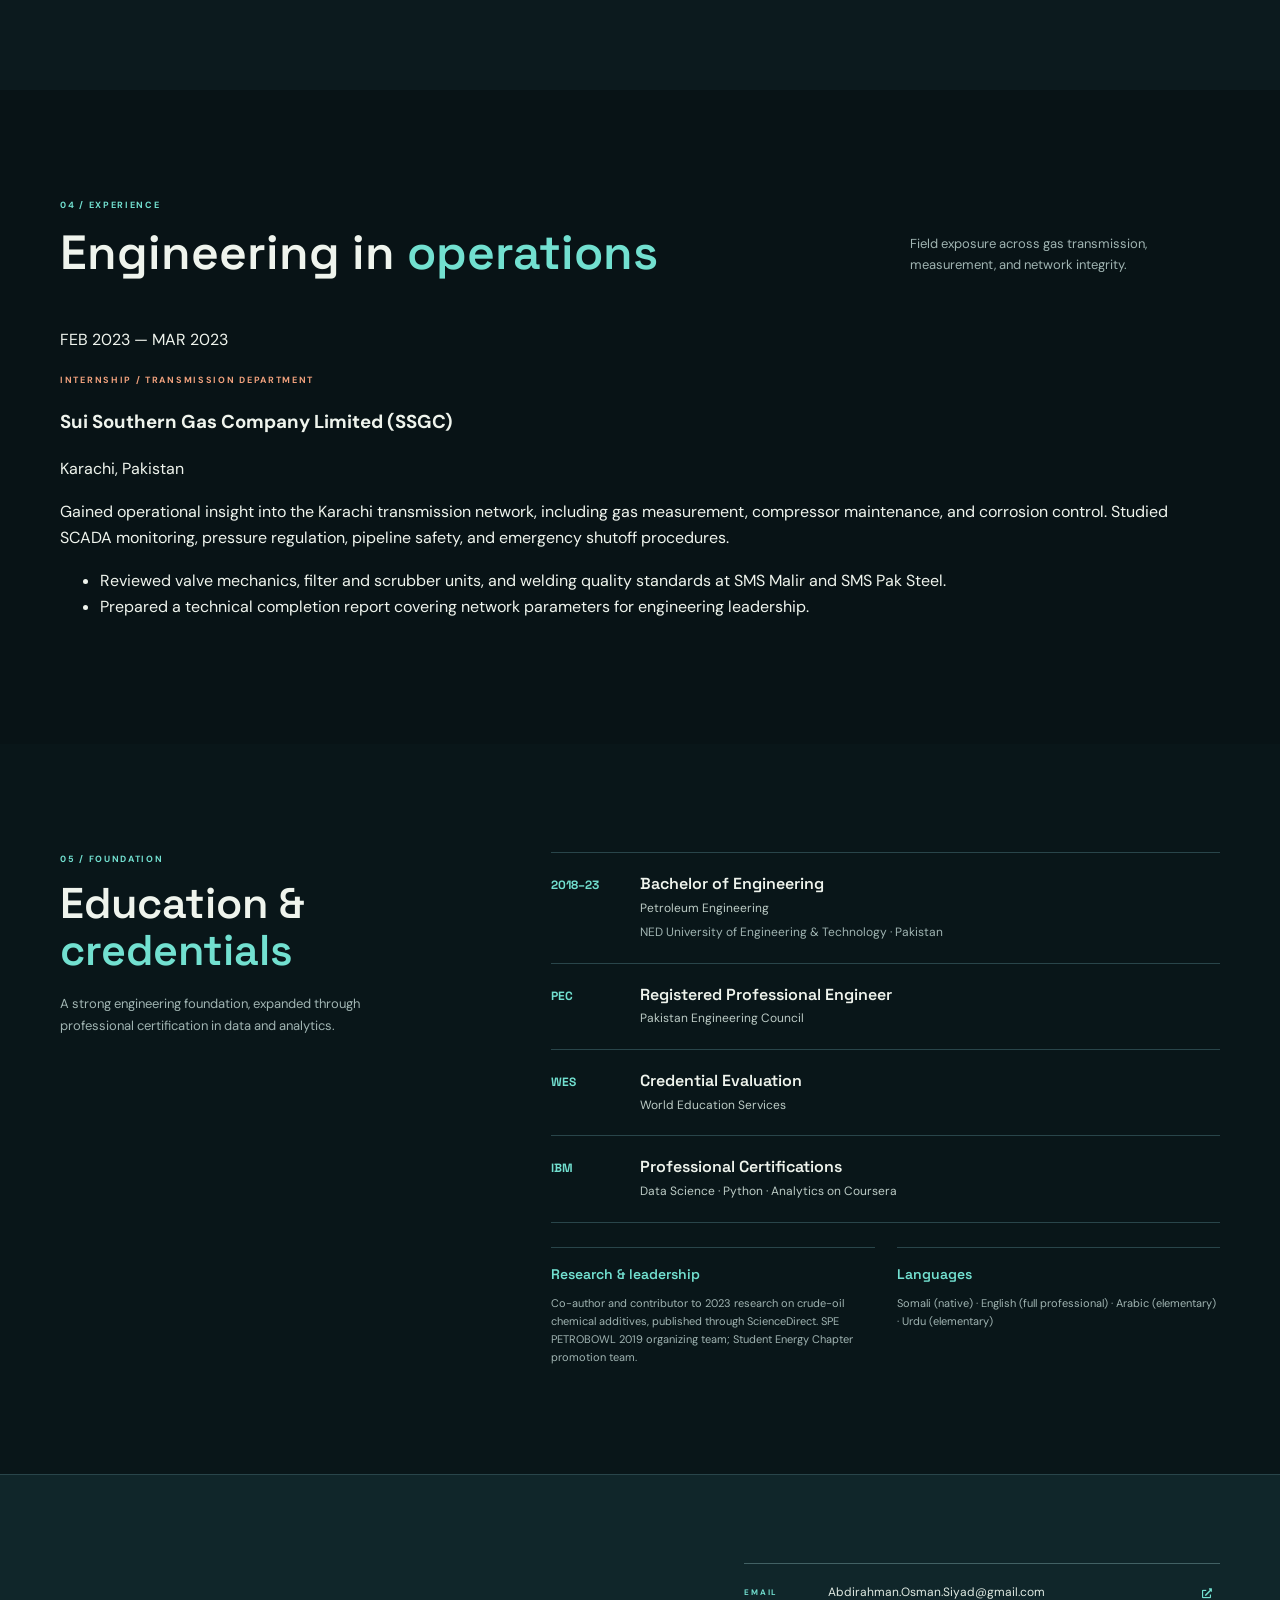
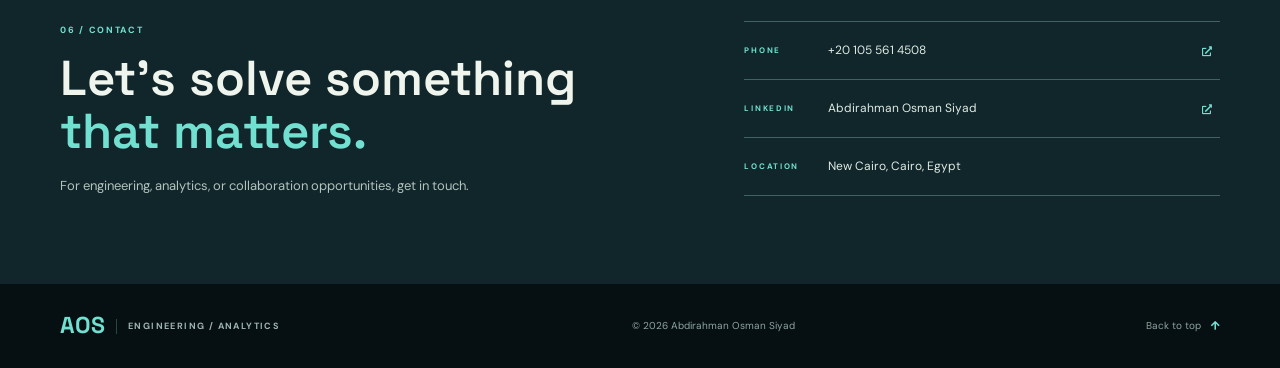
==== commit 3fac1941: "Link directly to Airbnb Tableau dashboard" ====
--- a/index.html
+++ b/index.html
@@ -118,7 +118,7 @@
 							<div class="project-mark project-mark-network"><i class="fas fa-chart-bar" aria-hidden="true"></i><span>MODEL / VISUALIZE / COMMUNICATE</span></div>
 							<h3>Interactive Dashboards &amp; Business Data Modeling</h3>
 							<p>Built end-to-end analytical solutions with Excel and Tableau, transforming raw operational metrics into KPI dashboards and interactive visual reports for clearer business reporting.</p>
-							<div class="project-footer"><ul class="tag-list"><li>Tableau</li><li>Excel</li><li>KPI dashboards</li></ul><a class="text-link" href="https://public.tableau.com/app/profile/abdirahman.osman.siyad/vizzes" target="_blank" rel="noopener noreferrer">View Tableau Public <i class="fas fa-arrow-right" aria-hidden="true"></i></a></div>
+							<div class="project-footer"><ul class="tag-list"><li>Tableau</li><li>Excel</li><li>KPI dashboards</li></ul><a class="text-link" href="https://public.tableau.com/app/profile/abdirahman.osman.siyad/viz/AirbnbFullProject_17839716861810/Dashboard1" target="_blank" rel="noopener noreferrer">View Airbnb dashboard <i class="fas fa-arrow-right" aria-hidden="true"></i></a></div>
 						</article>
 					</div>
 				</div>
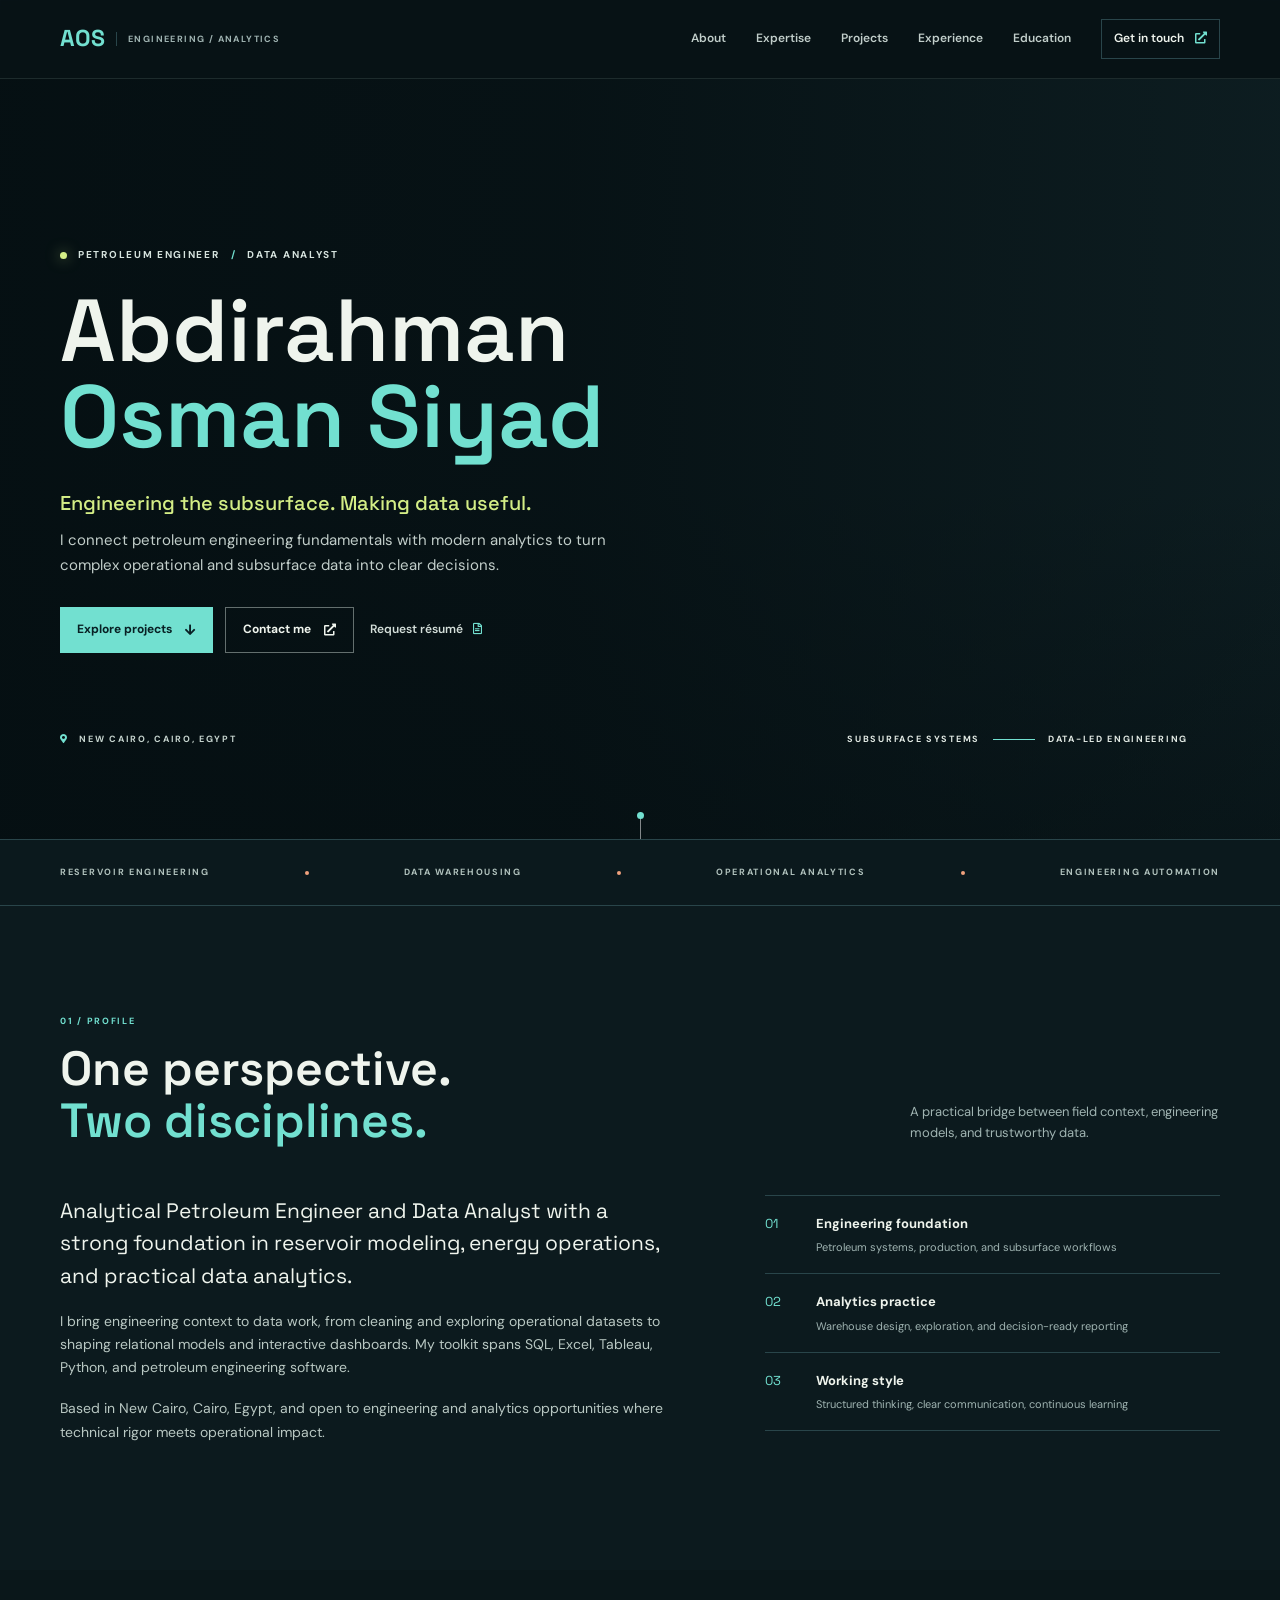
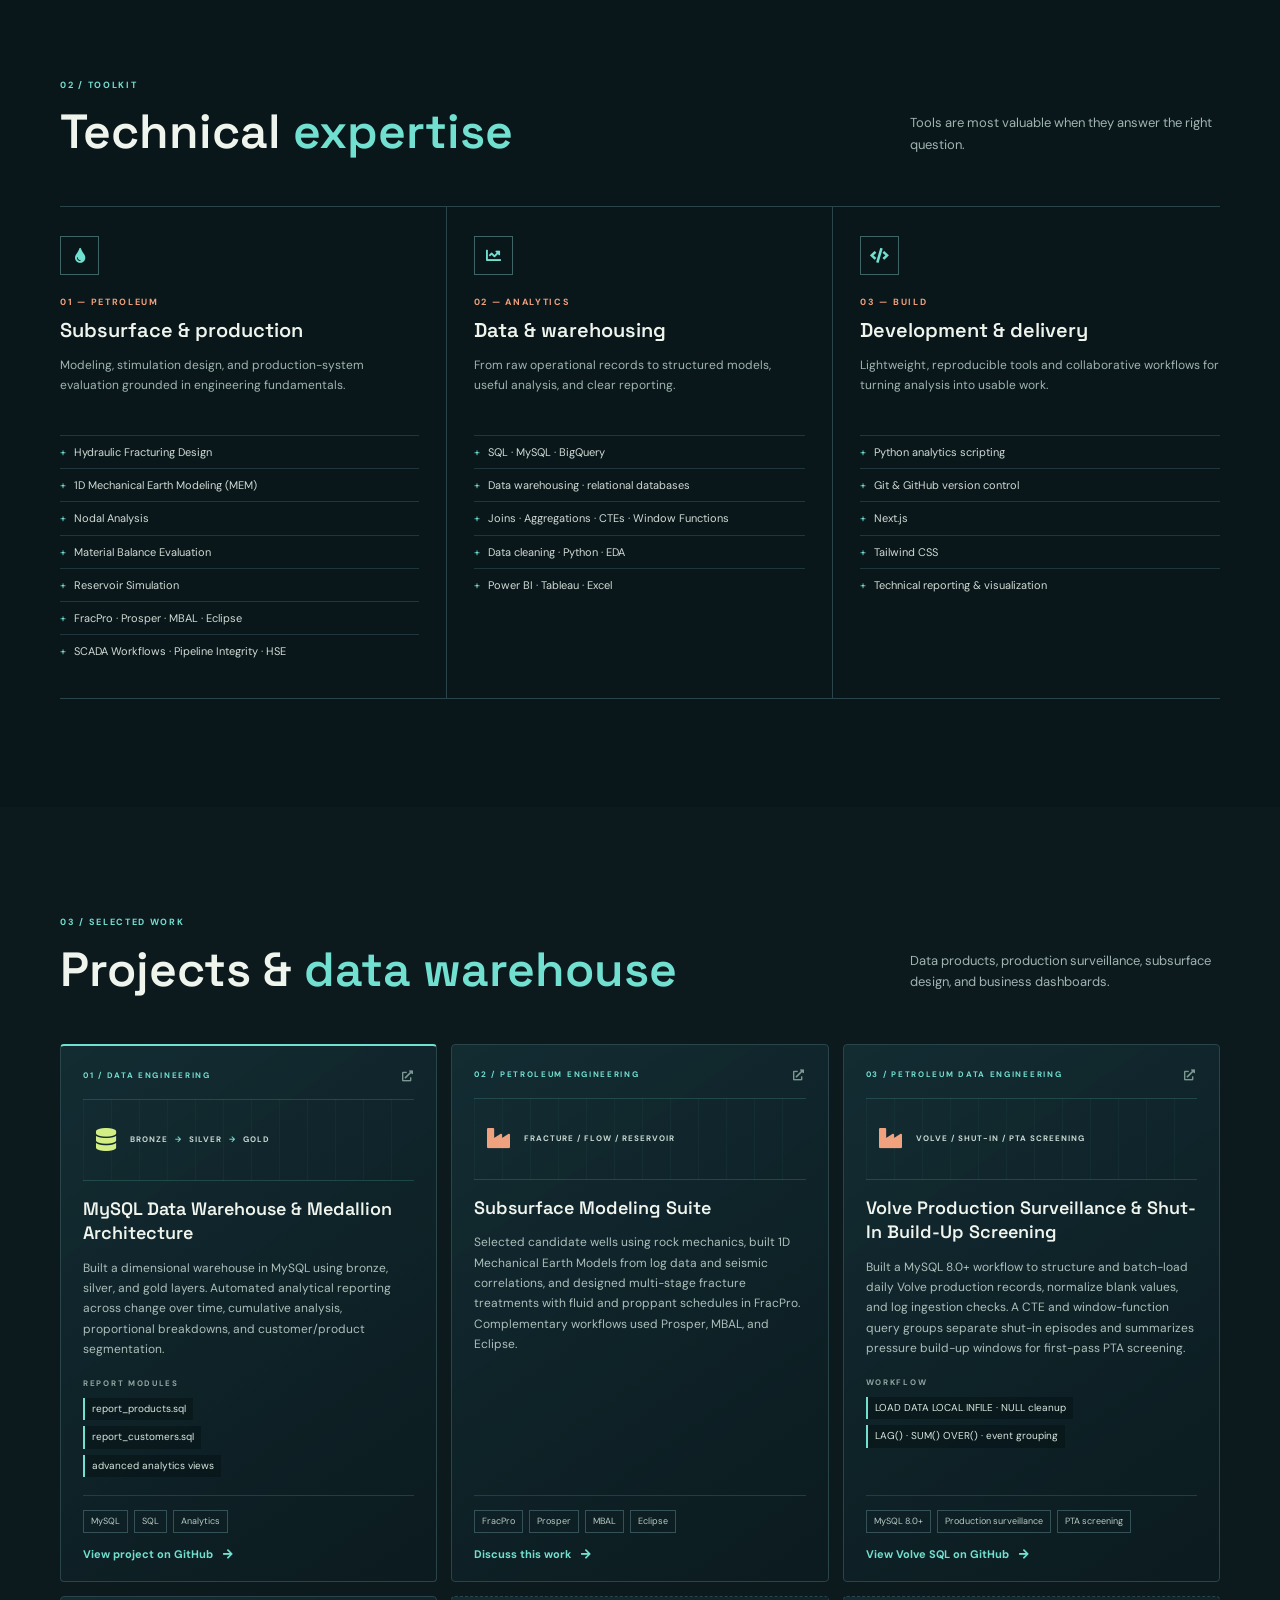
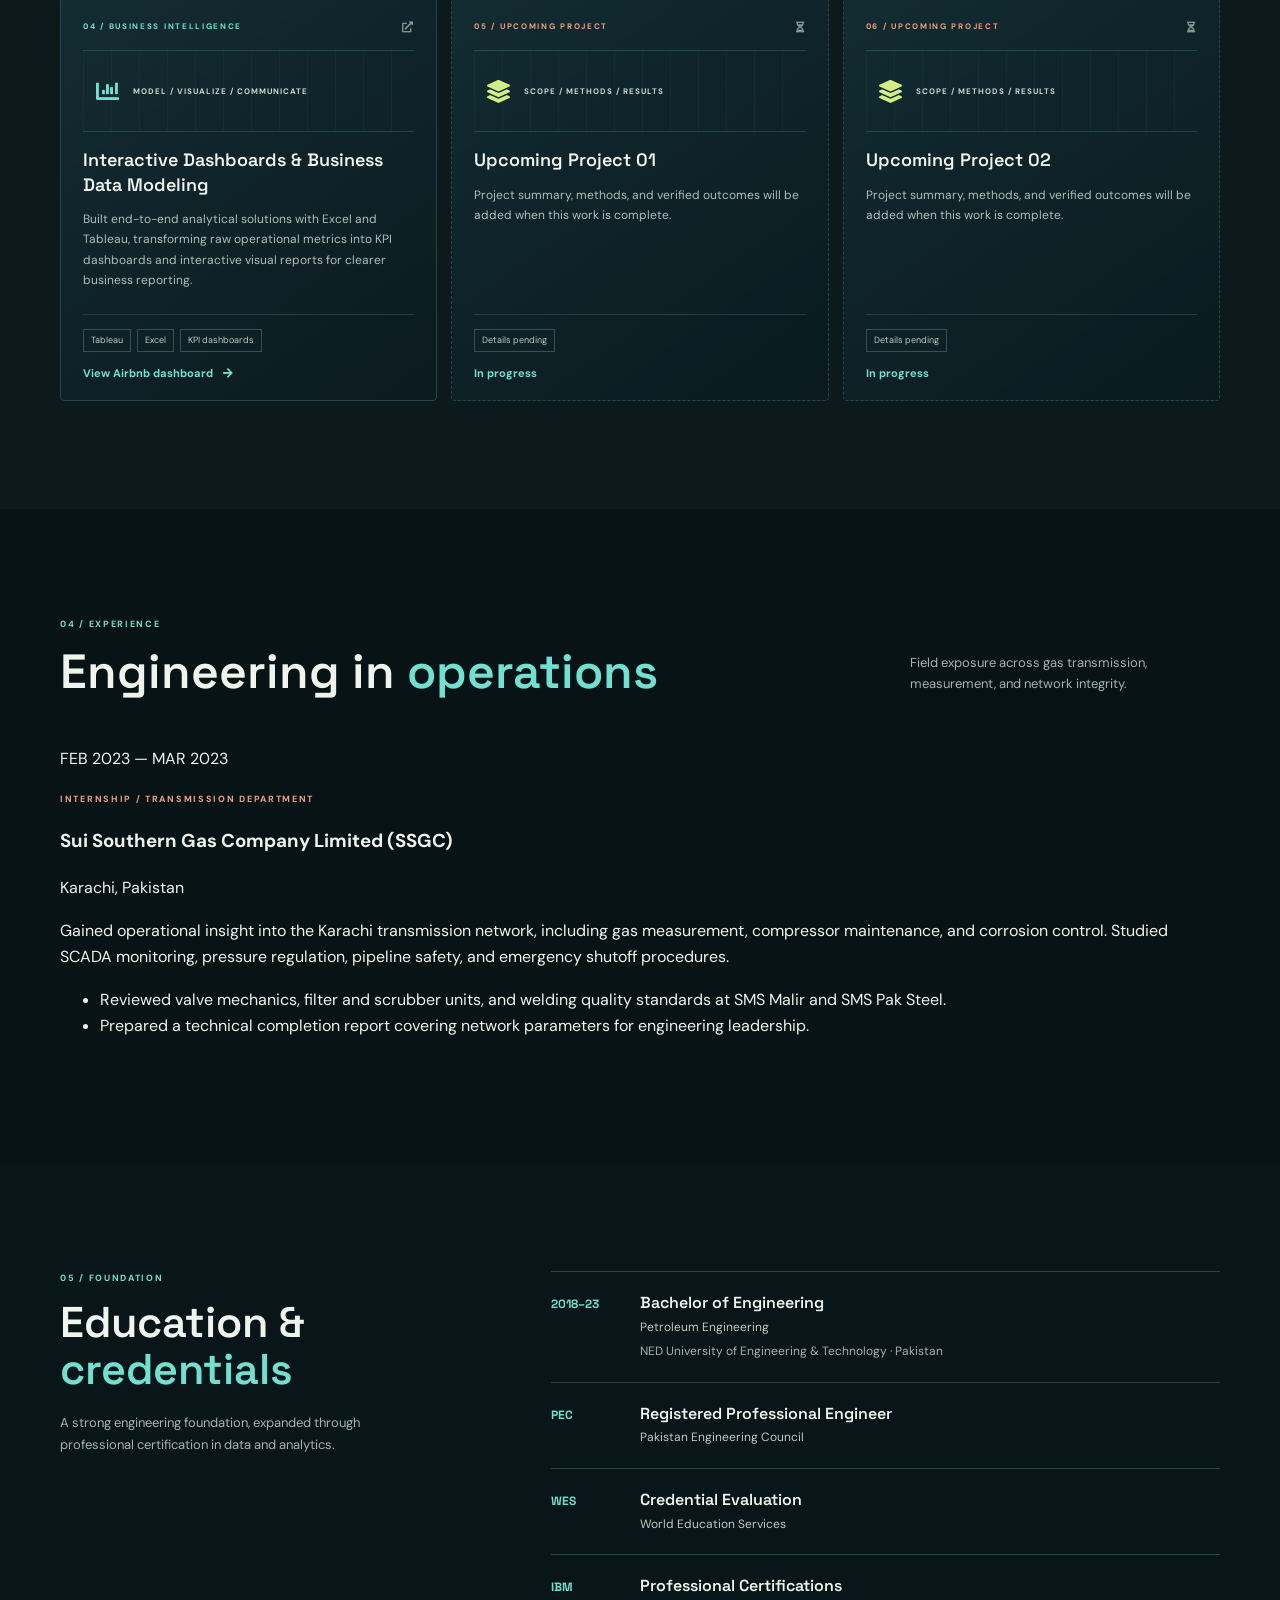
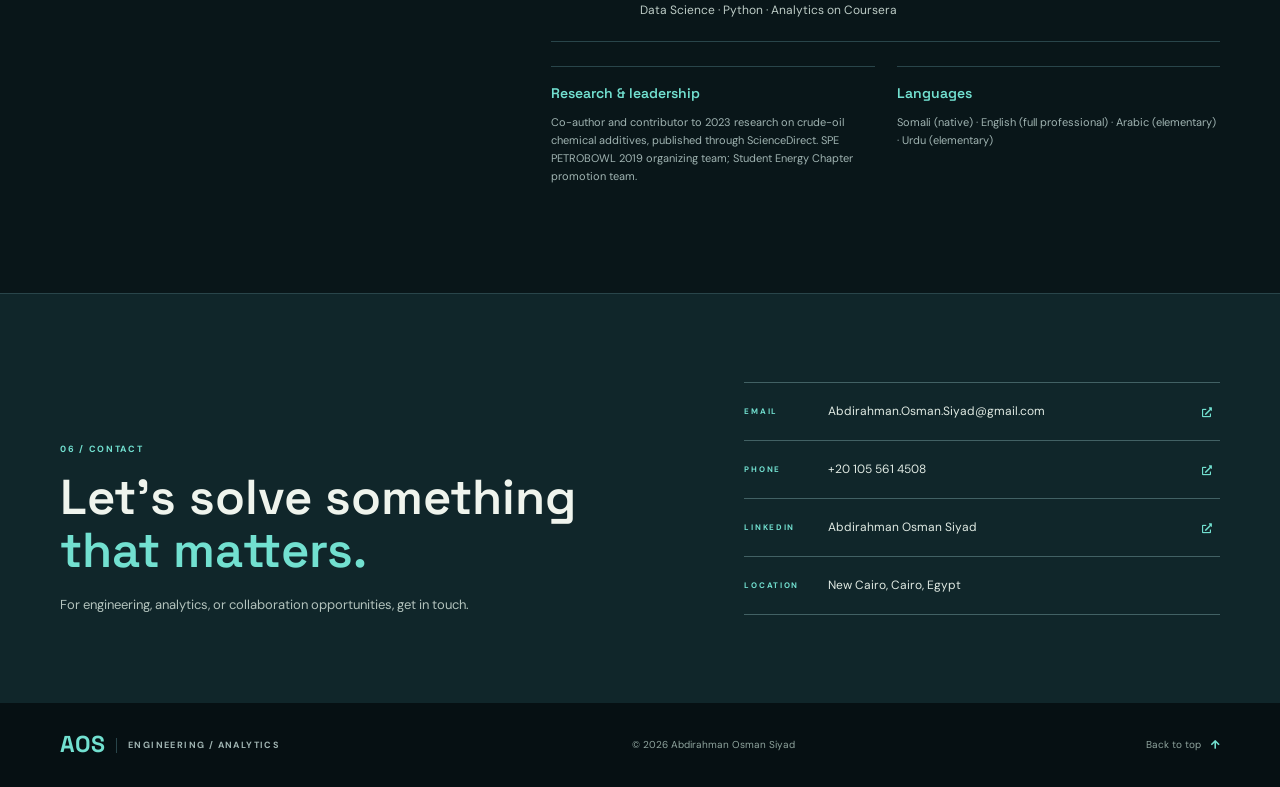
==== commit fd355251: "Add Volve project and upcoming portfolio slots" ====
--- a/index.html
+++ b/index.html
@@ -95,7 +95,7 @@
 				<div class="shell">
 					<div class="section-heading">
 						<div><p class="section-kicker">03 / SELECTED WORK</p><h2 id="projects-title">Projects &amp; <span>data warehouse</span></h2></div>
-						<p class="heading-note">Data products, subsurface design, and interactive business dashboards.</p>
+						<p class="heading-note">Data products, production surveillance, subsurface design, and business dashboards.</p>
 					</div>
 					<div class="project-grid">
 						<article class="project-card project-featured">
@@ -114,11 +114,35 @@
 							<div class="project-footer"><ul class="tag-list"><li>FracPro</li><li>Prosper</li><li>MBAL</li><li>Eclipse</li></ul><a class="text-link" href="mailto:Abdirahman.Osman.Siyad@gmail.com?subject=Subsurface%20modeling%20project">Discuss this work <i class="fas fa-arrow-right" aria-hidden="true"></i></a></div>
 						</article>
 						<article class="project-card">
-							<div class="project-topline"><span>03 / BUSINESS INTELLIGENCE</span><i class="fas fa-external-link-alt" aria-hidden="true"></i></div>
+							<div class="project-topline"><span>03 / PETROLEUM DATA ENGINEERING</span><i class="fas fa-external-link-alt" aria-hidden="true"></i></div>
+							<div class="project-mark project-mark-well"><i class="fas fa-industry" aria-hidden="true"></i><span>VOLVE / SHUT-IN / PTA SCREENING</span></div>
+							<h3>Volve Production Surveillance &amp; Shut-In Build-Up Screening</h3>
+							<p>Built a MySQL 8.0+ workflow to structure and batch-load daily Volve production records, normalize blank values, and log ingestion checks. A CTE and window-function query groups separate shut-in episodes and summarizes pressure build-up windows for first-pass PTA screening.</p>
+							<div class="report-files"><span>WORKFLOW</span><code>LOAD DATA LOCAL INFILE · NULL cleanup</code><code>LAG() · SUM() OVER() · event grouping</code></div>
+							<div class="project-footer"><ul class="tag-list"><li>MySQL 8.0+</li><li>Production surveillance</li><li>PTA screening</li></ul><a class="text-link" href="https://github.com/AbdirahmanSiyad/SQL-Petroleum-surveillance-completion/tree/main/Project%201%20volve_production_shut_in_surveillance" target="_blank" rel="noopener noreferrer">View Volve SQL on GitHub <i class="fas fa-arrow-right" aria-hidden="true"></i></a></div>
+						</article>
+						<article class="project-card">
+							<div class="project-topline"><span>04 / BUSINESS INTELLIGENCE</span><i class="fas fa-external-link-alt" aria-hidden="true"></i></div>
 							<div class="project-mark project-mark-network"><i class="fas fa-chart-bar" aria-hidden="true"></i><span>MODEL / VISUALIZE / COMMUNICATE</span></div>
 							<h3>Interactive Dashboards &amp; Business Data Modeling</h3>
 							<p>Built end-to-end analytical solutions with Excel and Tableau, transforming raw operational metrics into KPI dashboards and interactive visual reports for clearer business reporting.</p>
 							<div class="project-footer"><ul class="tag-list"><li>Tableau</li><li>Excel</li><li>KPI dashboards</li></ul><a class="text-link" href="https://public.tableau.com/app/profile/abdirahman.osman.siyad/viz/AirbnbFullProject_17839716861810/Dashboard1" target="_blank" rel="noopener noreferrer">View Airbnb dashboard <i class="fas fa-arrow-right" aria-hidden="true"></i></a></div>
+						</article>
+						<!-- Replace this placeholder when upcoming project 01 is ready. -->
+						<article class="project-card project-upcoming">
+							<div class="project-topline"><span>05 / UPCOMING PROJECT</span><i class="fas fa-hourglass-half" aria-hidden="true"></i></div>
+							<div class="project-mark"><i class="fas fa-layer-group" aria-hidden="true"></i><span>SCOPE / METHODS / RESULTS</span></div>
+							<h3>Upcoming Project 01</h3>
+							<p>Project summary, methods, and verified outcomes will be added when this work is complete.</p>
+							<div class="project-footer"><ul class="tag-list"><li>Details pending</li></ul><span class="text-link">In progress</span></div>
+						</article>
+						<!-- Replace this placeholder when upcoming project 02 is ready. -->
+						<article class="project-card project-upcoming">
+							<div class="project-topline"><span>06 / UPCOMING PROJECT</span><i class="fas fa-hourglass-half" aria-hidden="true"></i></div>
+							<div class="project-mark"><i class="fas fa-layer-group" aria-hidden="true"></i><span>SCOPE / METHODS / RESULTS</span></div>
+							<h3>Upcoming Project 02</h3>
+							<p>Project summary, methods, and verified outcomes will be added when this work is complete.</p>
+							<div class="project-footer"><ul class="tag-list"><li>Details pending</li></ul><span class="text-link">In progress</span></div>
 						</article>
 					</div>
 				</div>
--- a/assets/css/portfolio.css
+++ b/assets/css/portfolio.css
@@ -576,6 +576,14 @@
 	border-top: 2px solid var(--teal);
 }
 
+.project-upcoming {
+	border-style: dashed;
+}
+
+.project-upcoming .project-topline {
+	color: var(--coral);
+}
+
 .project-topline {
 	justify-content: space-between;
 	gap: 12px;
@@ -888,10 +896,6 @@
 		grid-template-columns: repeat(2, minmax(0, 1fr));
 	}
 
-	.project-card:last-child {
-		grid-column: 1 / -1;
-		min-height: 340px;
-	}
 }
 
 @media (max-width: 680px) {
@@ -1076,8 +1080,7 @@
 		grid-template-columns: 1fr;
 	}
 
-	.project-card,
-	.project-card:last-child {
+	.project-card {
 		min-height: 0;
 		grid-column: auto;
 		padding-inline: 18px;
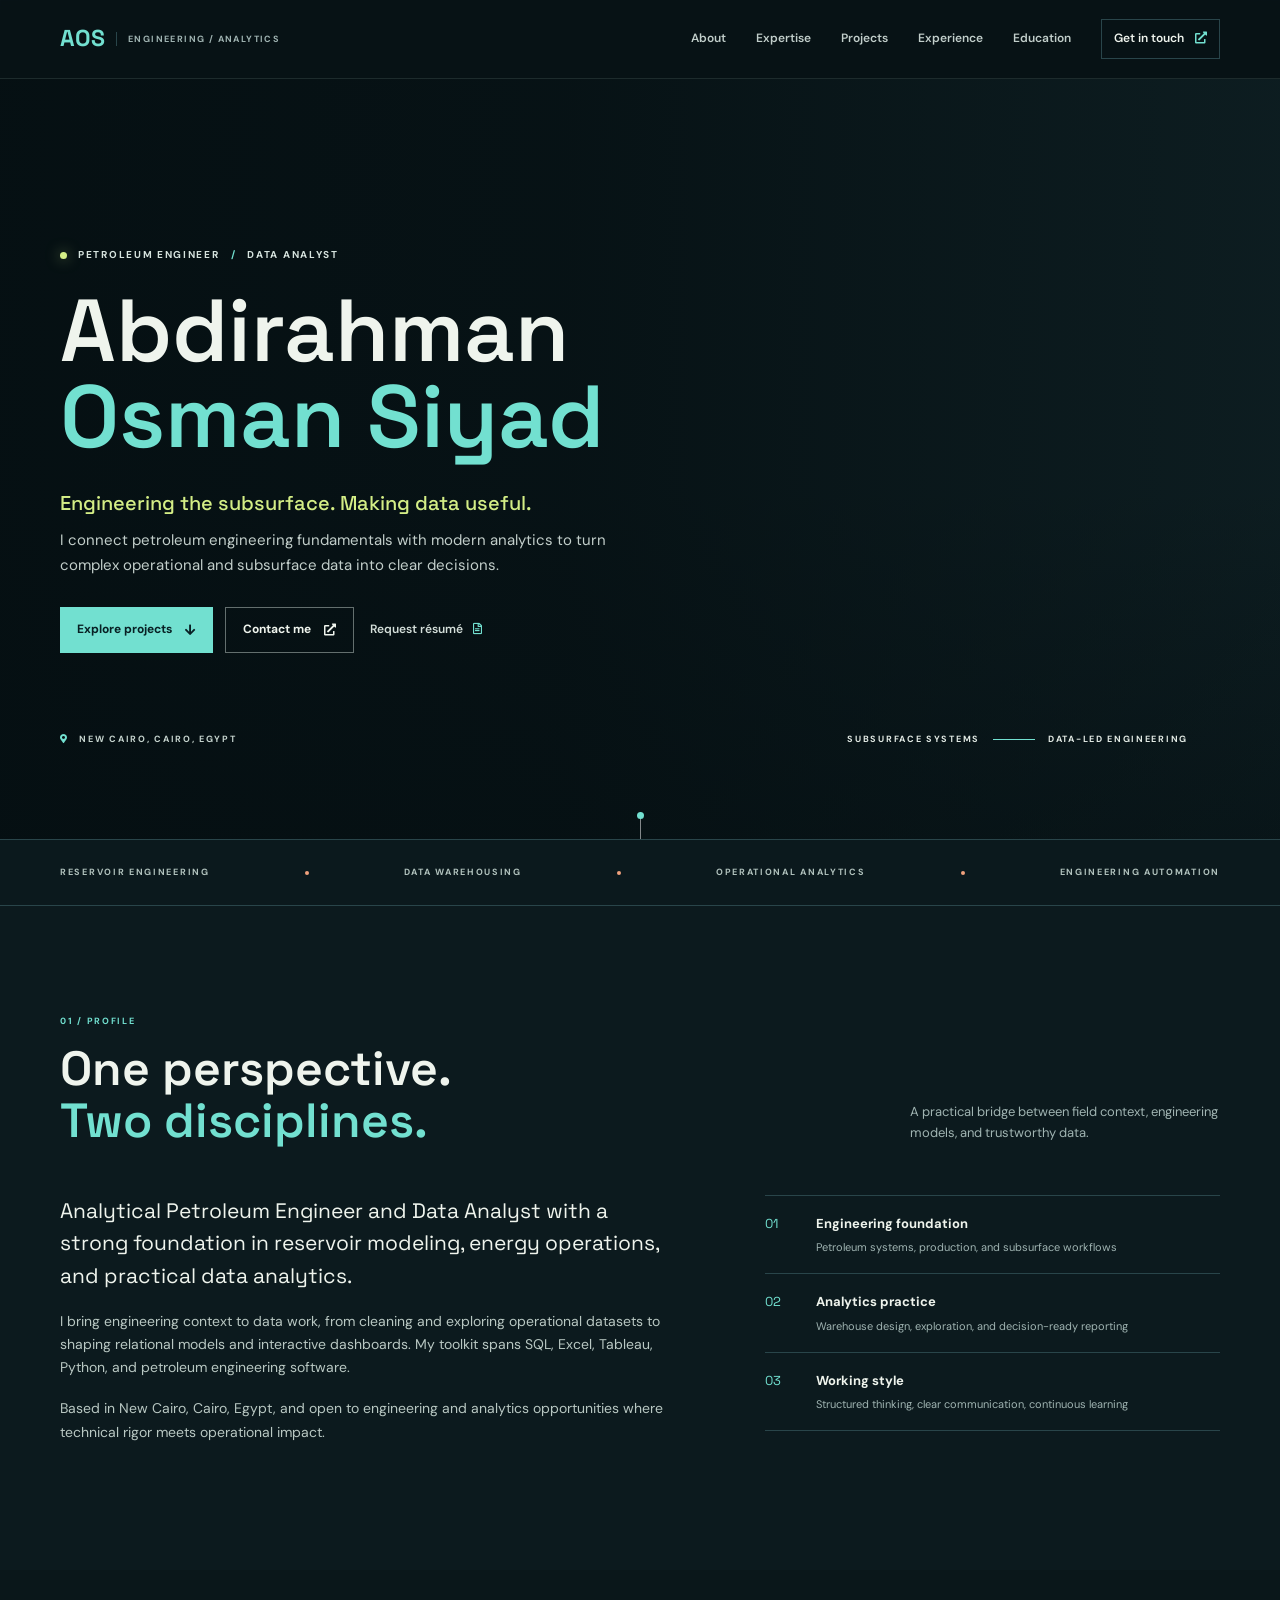
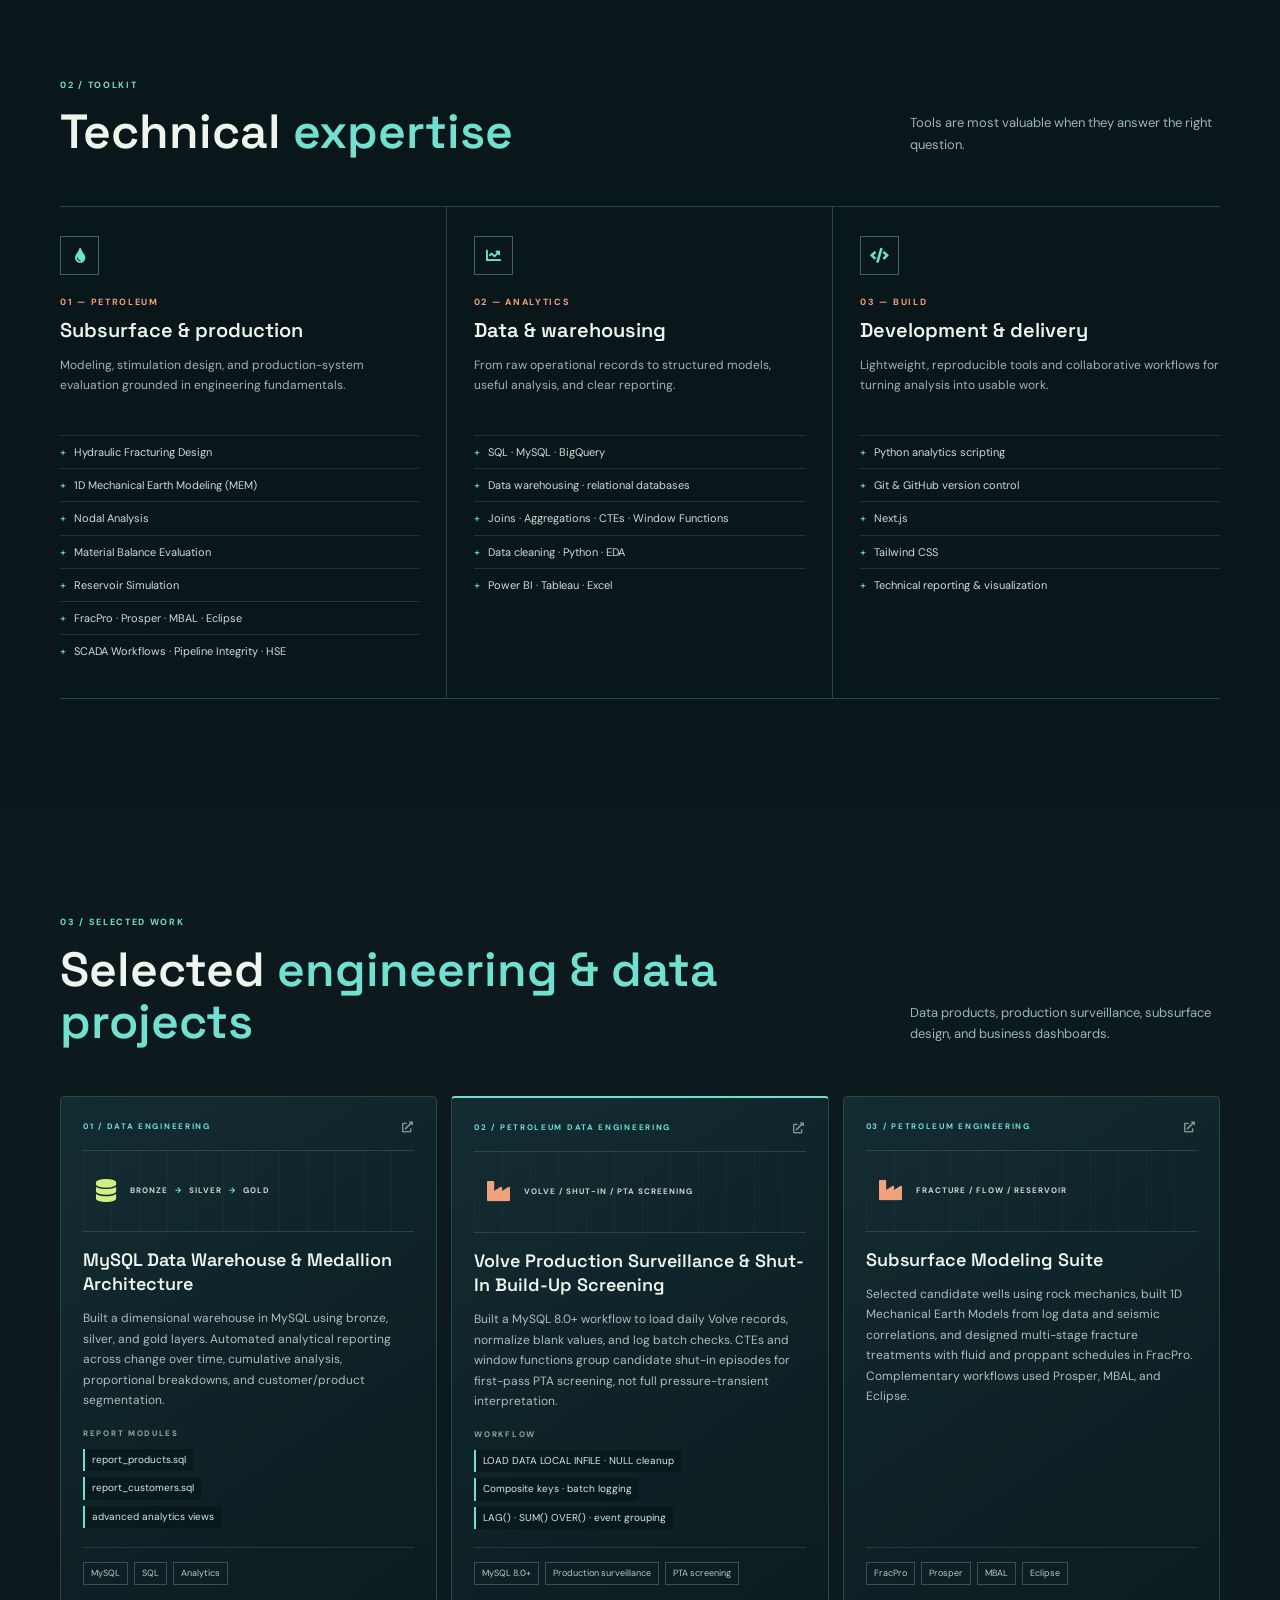
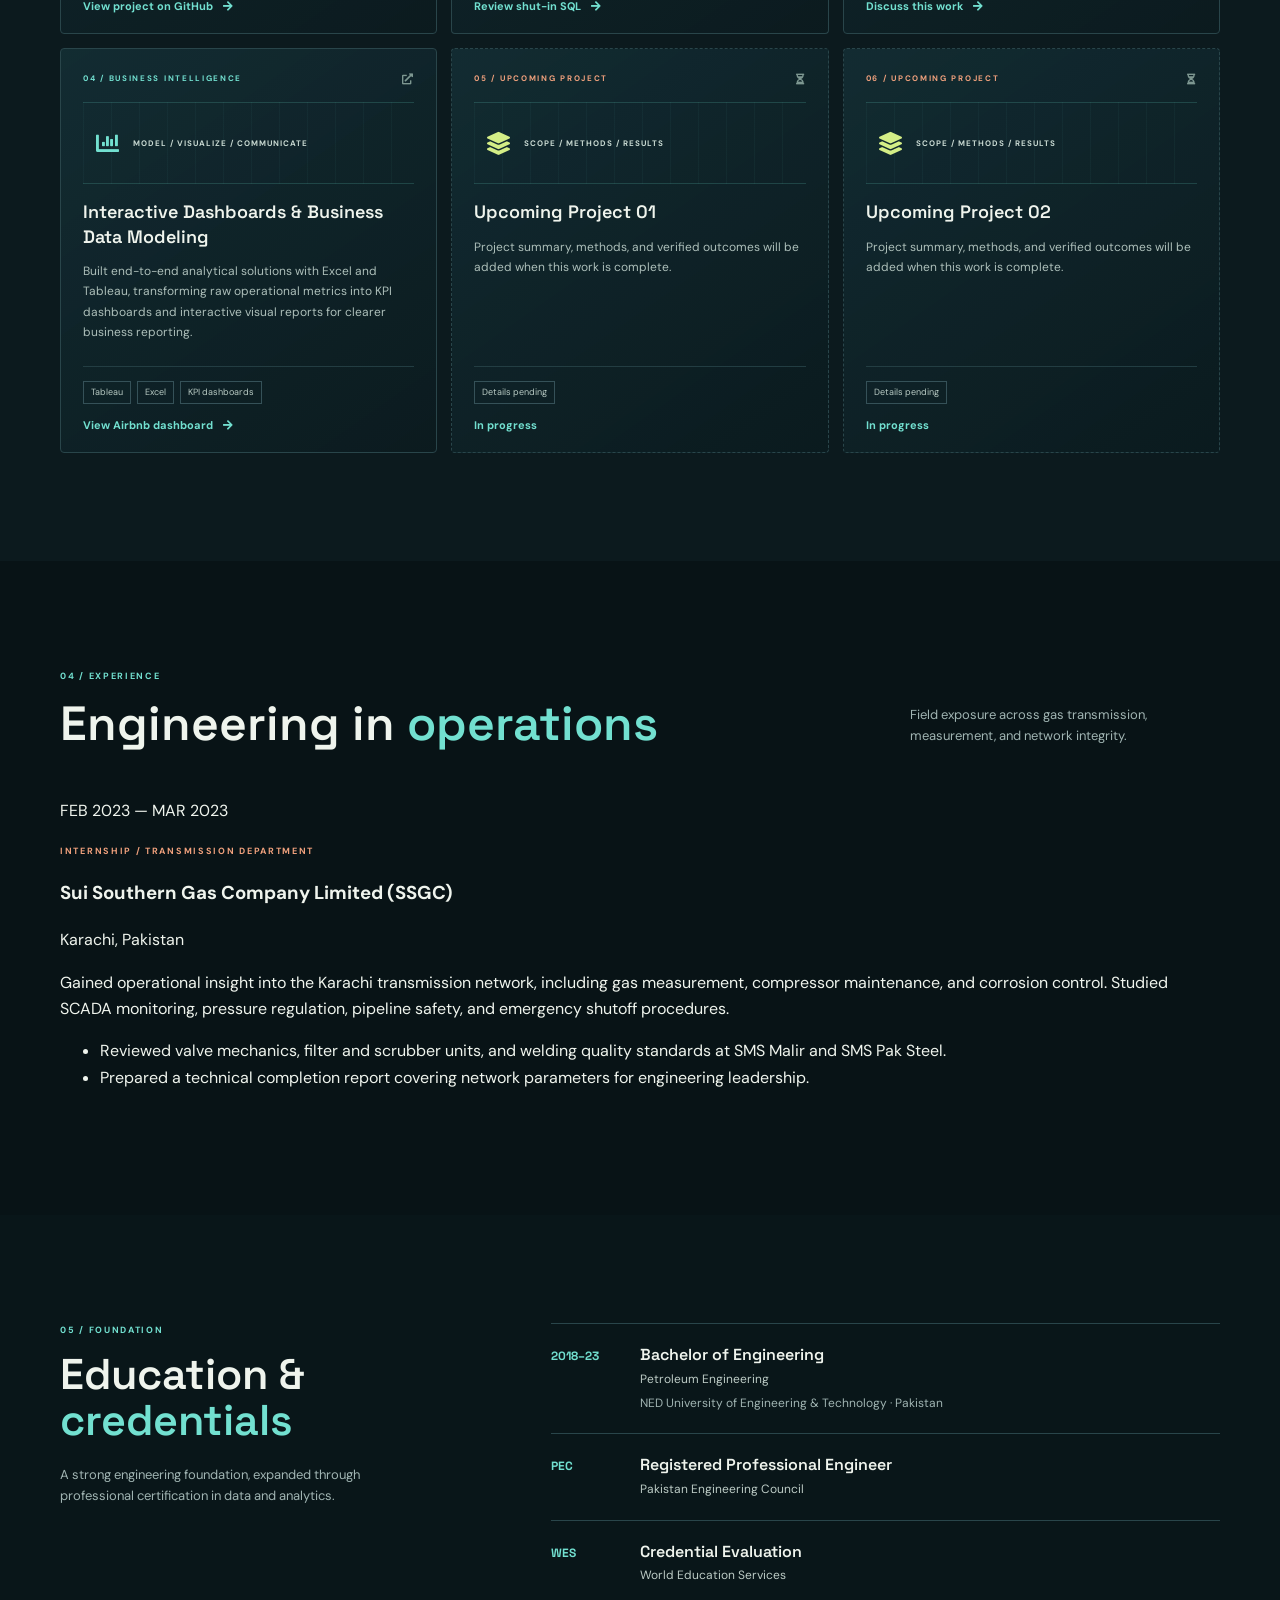
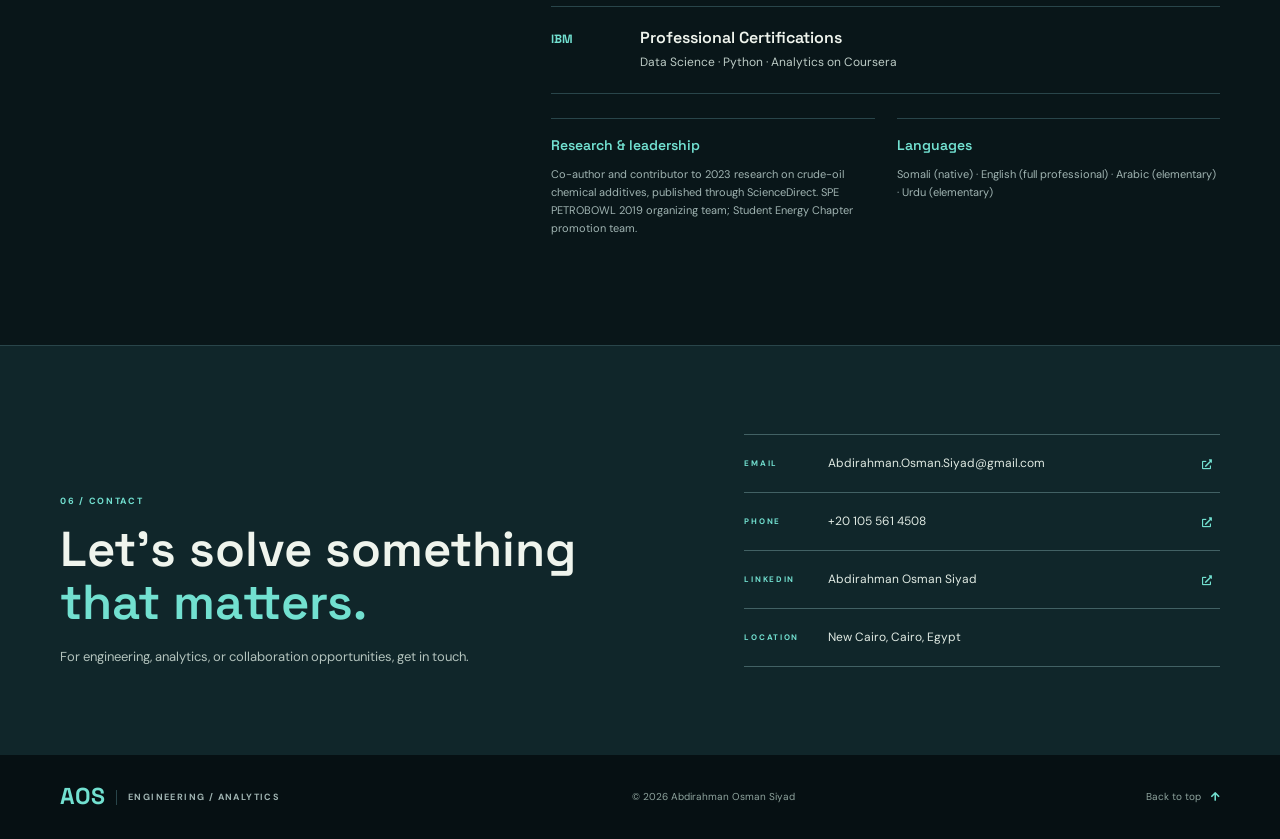
==== commit a19e44ef: "Feature Volve surveillance portfolio project" ====
--- a/index.html
+++ b/index.html
@@ -94,11 +94,11 @@
 			<section class="section projects-section" id="projects" aria-labelledby="projects-title">
 				<div class="shell">
 					<div class="section-heading">
-						<div><p class="section-kicker">03 / SELECTED WORK</p><h2 id="projects-title">Projects &amp; <span>data warehouse</span></h2></div>
+						<div><p class="section-kicker">03 / SELECTED WORK</p><h2 id="projects-title">Selected <span>engineering &amp; data projects</span></h2></div>
 						<p class="heading-note">Data products, production surveillance, subsurface design, and business dashboards.</p>
 					</div>
 					<div class="project-grid">
-						<article class="project-card project-featured">
+						<article class="project-card">
 							<div class="project-topline"><span>01 / DATA ENGINEERING</span><i class="fas fa-external-link-alt" aria-hidden="true"></i></div>
 							<div class="project-mark"><i class="fas fa-database" aria-hidden="true"></i><span>BRONZE <b>→</b> SILVER <b>→</b> GOLD</span></div>
 							<h3>MySQL Data Warehouse &amp; Medallion Architecture</h3>
@@ -106,20 +106,20 @@
 							<div class="report-files"><span>REPORT MODULES</span><code>report_products.sql</code><code>report_customers.sql</code><code>advanced analytics views</code></div>
 							<div class="project-footer"><ul class="tag-list"><li>MySQL</li><li>SQL</li><li>Analytics</li></ul><a class="text-link" href="https://github.com/AbdirahmanSiyad/SQL--Datawarehouse-Projects" target="_blank" rel="noopener noreferrer">View project on GitHub <i class="fas fa-arrow-right" aria-hidden="true"></i></a></div>
 						</article>
+						<article class="project-card project-featured">
+							<div class="project-topline"><span>02 / PETROLEUM DATA ENGINEERING</span><i class="fas fa-external-link-alt" aria-hidden="true"></i></div>
+							<div class="project-mark project-mark-well"><i class="fas fa-industry" aria-hidden="true"></i><span>VOLVE / SHUT-IN / PTA SCREENING</span></div>
+							<h3>Volve Production Surveillance &amp; Shut-In Build-Up Screening</h3>
+							<p>Built a MySQL 8.0+ workflow to load daily Volve records, normalize blank values, and log batch checks. CTEs and window functions group candidate shut-in episodes for first-pass PTA screening, not full pressure-transient interpretation.</p>
+							<div class="report-files"><span>WORKFLOW</span><code>LOAD DATA LOCAL INFILE · NULL cleanup</code><code>Composite keys · batch logging</code><code>LAG() · SUM() OVER() · event grouping</code></div>
+							<div class="project-footer"><ul class="tag-list"><li>MySQL 8.0+</li><li>Production surveillance</li><li>PTA screening</li></ul><a class="text-link" href="https://github.com/AbdirahmanSiyad/SQL-Petroleum-surveillance-completion/blob/main/Project%201%20volve_production_shut_in_surveillance/Analytics/isolate_shut_in_buildup_events.sql" target="_blank" rel="noopener noreferrer">Review shut-in SQL <i class="fas fa-arrow-right" aria-hidden="true"></i></a></div>
+						</article>
 						<article class="project-card">
-							<div class="project-topline"><span>02 / PETROLEUM ENGINEERING</span><i class="fas fa-external-link-alt" aria-hidden="true"></i></div>
+							<div class="project-topline"><span>03 / PETROLEUM ENGINEERING</span><i class="fas fa-external-link-alt" aria-hidden="true"></i></div>
 							<div class="project-mark project-mark-well"><i class="fas fa-industry" aria-hidden="true"></i><span>FRACTURE / FLOW / RESERVOIR</span></div>
 							<h3>Subsurface Modeling Suite</h3>
 							<p>Selected candidate wells using rock mechanics, built 1D Mechanical Earth Models from log data and seismic correlations, and designed multi-stage fracture treatments with fluid and proppant schedules in FracPro. Complementary workflows used Prosper, MBAL, and Eclipse.</p>
 							<div class="project-footer"><ul class="tag-list"><li>FracPro</li><li>Prosper</li><li>MBAL</li><li>Eclipse</li></ul><a class="text-link" href="mailto:Abdirahman.Osman.Siyad@gmail.com?subject=Subsurface%20modeling%20project">Discuss this work <i class="fas fa-arrow-right" aria-hidden="true"></i></a></div>
-						</article>
-						<article class="project-card">
-							<div class="project-topline"><span>03 / PETROLEUM DATA ENGINEERING</span><i class="fas fa-external-link-alt" aria-hidden="true"></i></div>
-							<div class="project-mark project-mark-well"><i class="fas fa-industry" aria-hidden="true"></i><span>VOLVE / SHUT-IN / PTA SCREENING</span></div>
-							<h3>Volve Production Surveillance &amp; Shut-In Build-Up Screening</h3>
-							<p>Built a MySQL 8.0+ workflow to structure and batch-load daily Volve production records, normalize blank values, and log ingestion checks. A CTE and window-function query groups separate shut-in episodes and summarizes pressure build-up windows for first-pass PTA screening.</p>
-							<div class="report-files"><span>WORKFLOW</span><code>LOAD DATA LOCAL INFILE · NULL cleanup</code><code>LAG() · SUM() OVER() · event grouping</code></div>
-							<div class="project-footer"><ul class="tag-list"><li>MySQL 8.0+</li><li>Production surveillance</li><li>PTA screening</li></ul><a class="text-link" href="https://github.com/AbdirahmanSiyad/SQL-Petroleum-surveillance-completion/tree/main/Project%201%20volve_production_shut_in_surveillance" target="_blank" rel="noopener noreferrer">View Volve SQL on GitHub <i class="fas fa-arrow-right" aria-hidden="true"></i></a></div>
 						</article>
 						<article class="project-card">
 							<div class="project-topline"><span>04 / BUSINESS INTELLIGENCE</span><i class="fas fa-external-link-alt" aria-hidden="true"></i></div>
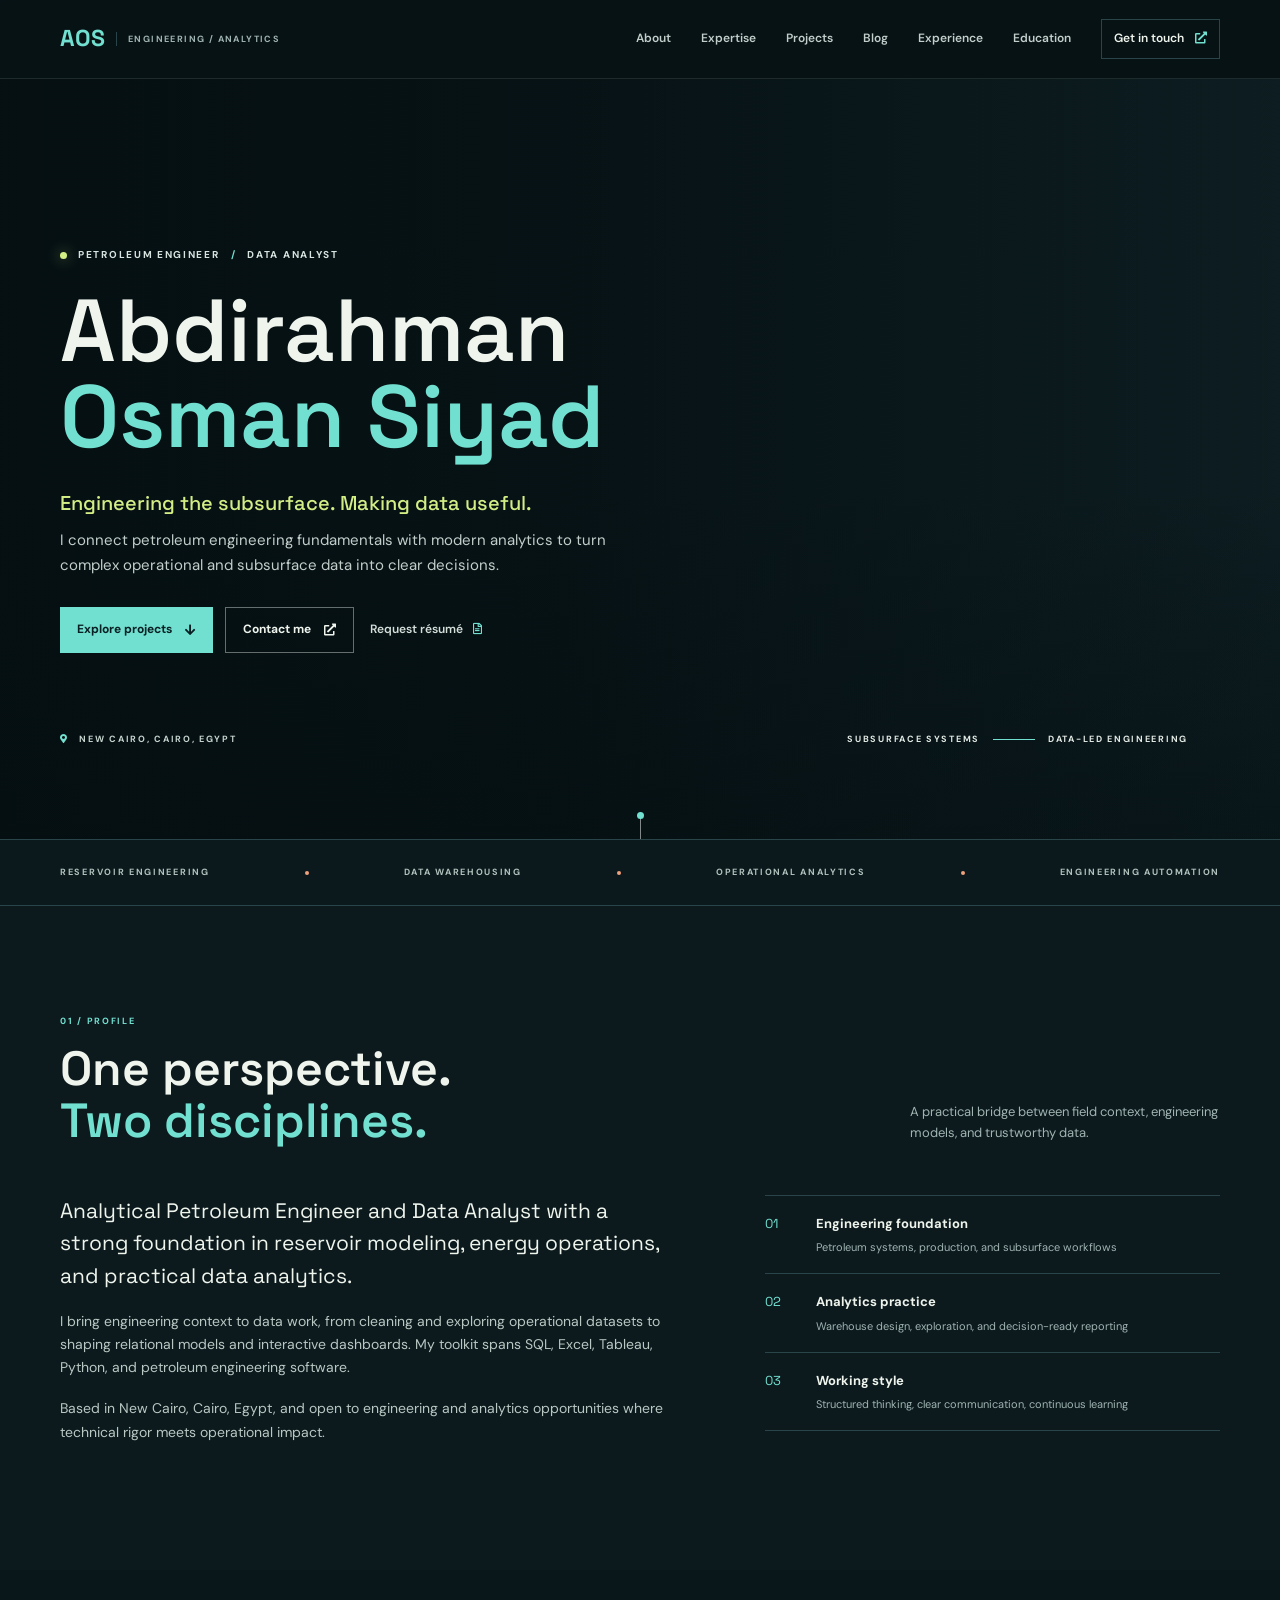
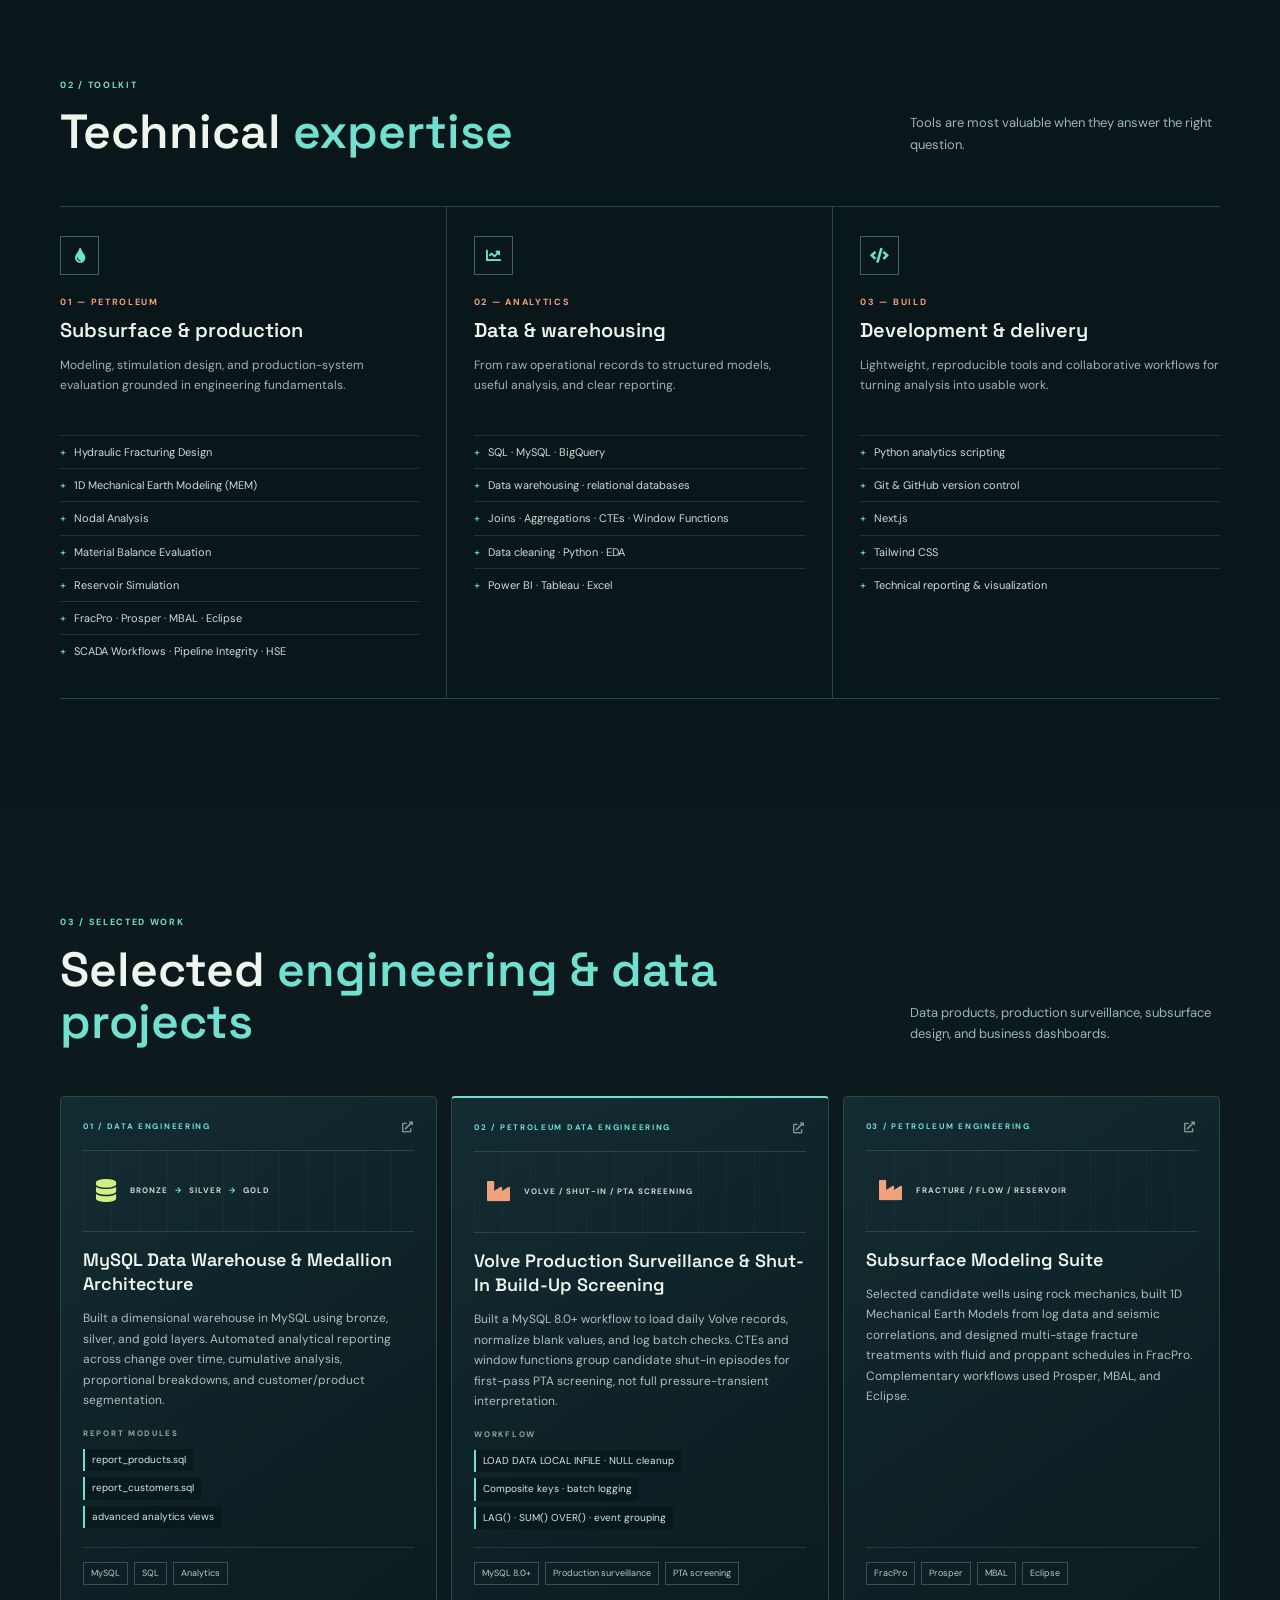
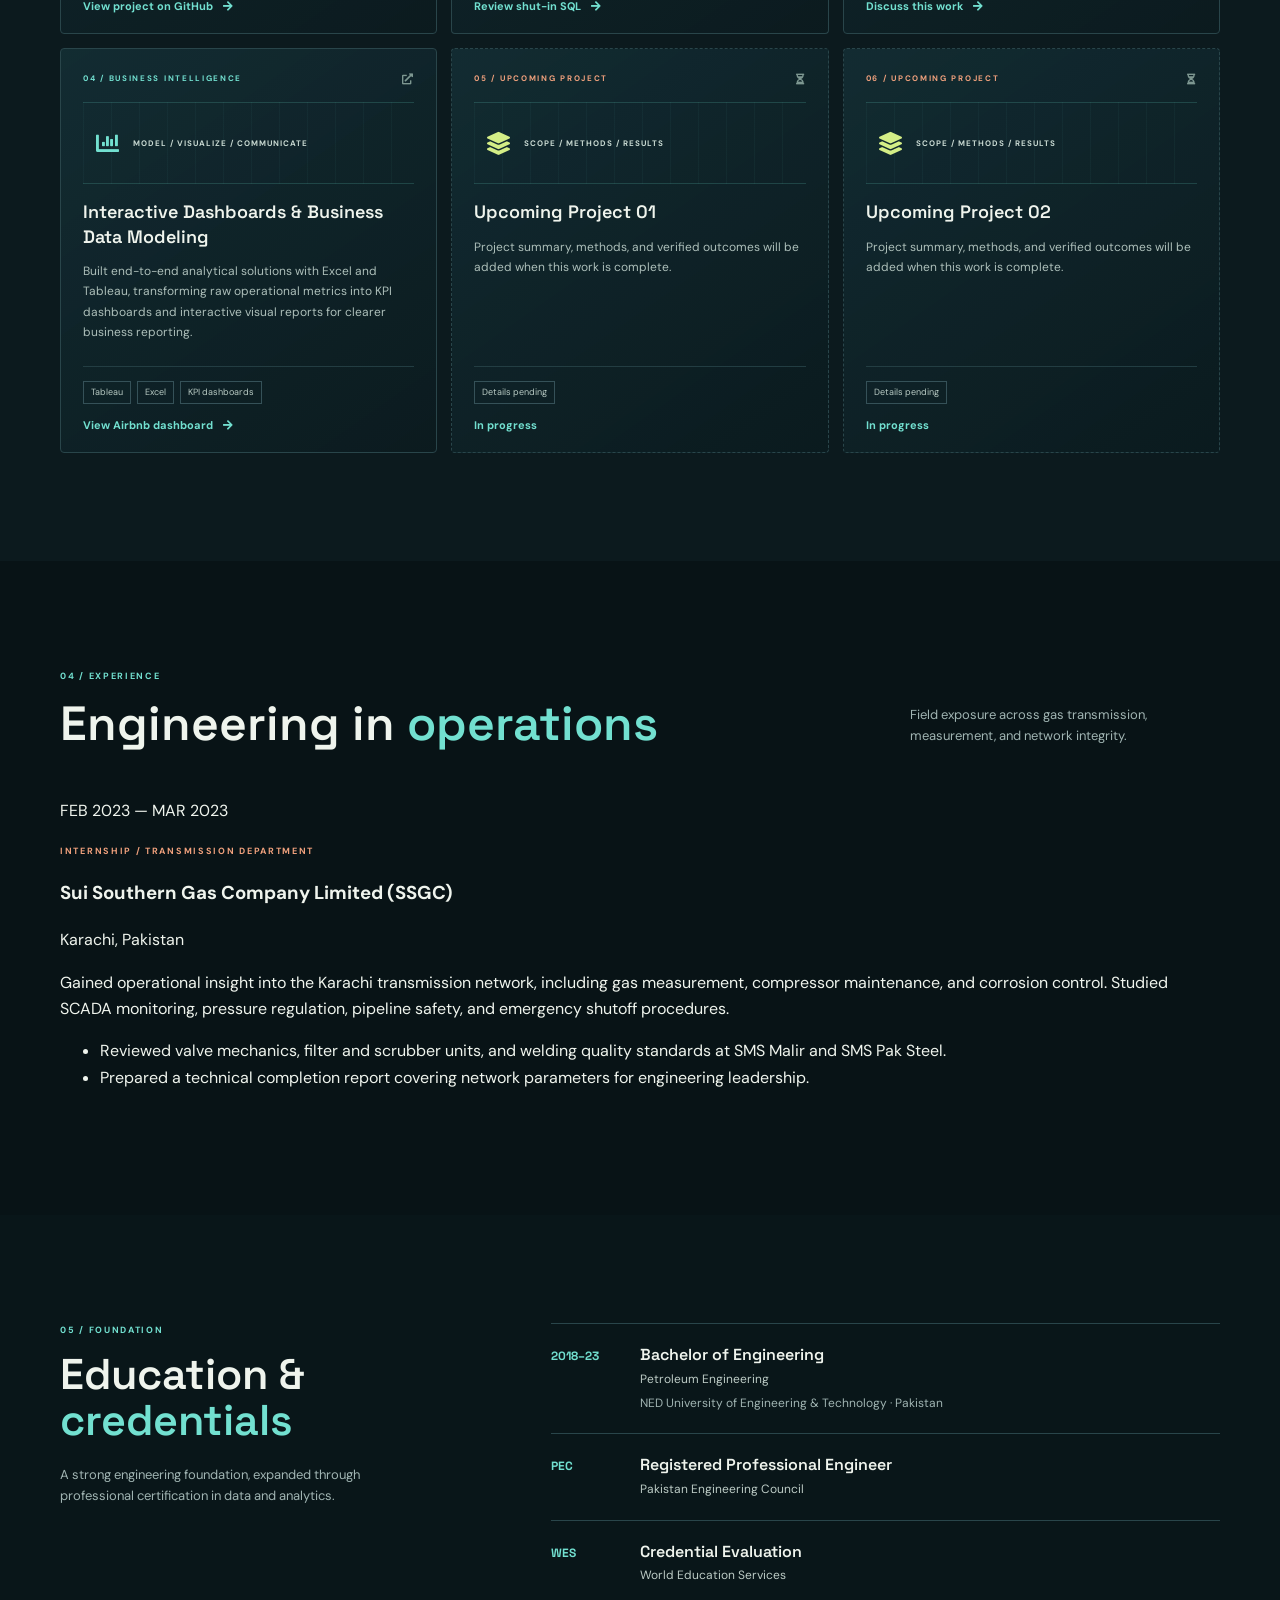
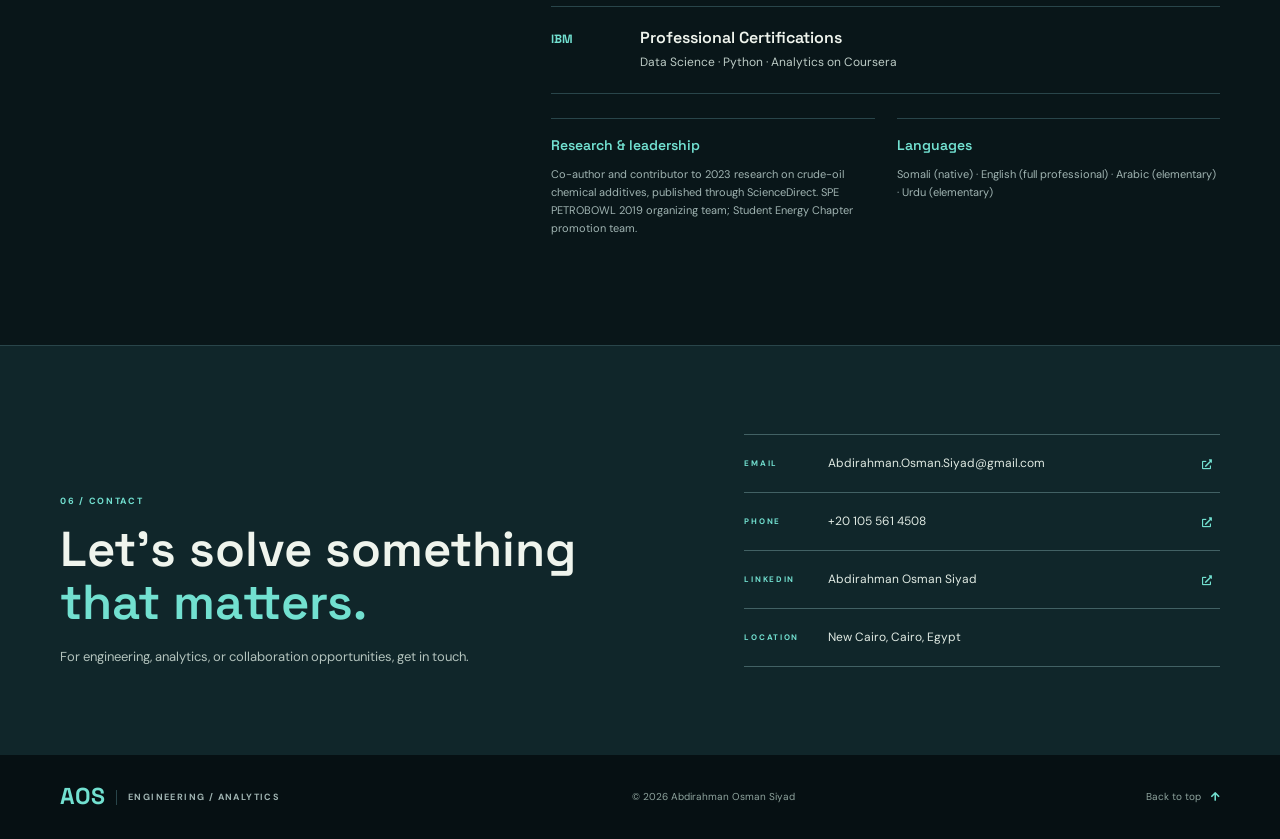
==== commit 3f89100c: "Publish field notes blog and articles" ====
--- a/index.html
+++ b/index.html
@@ -26,6 +26,7 @@
 					<a href="#about">About</a>
 					<a href="#expertise">Expertise</a>
 					<a href="#projects">Projects</a>
+					<a href="blog/">Blog</a>
 					<a href="#experience">Experience</a>
 					<a href="#education">Education</a>
 					<a class="nav-contact" href="#contact">Get in touch <i class="fas fa-external-link-alt" aria-hidden="true"></i></a>
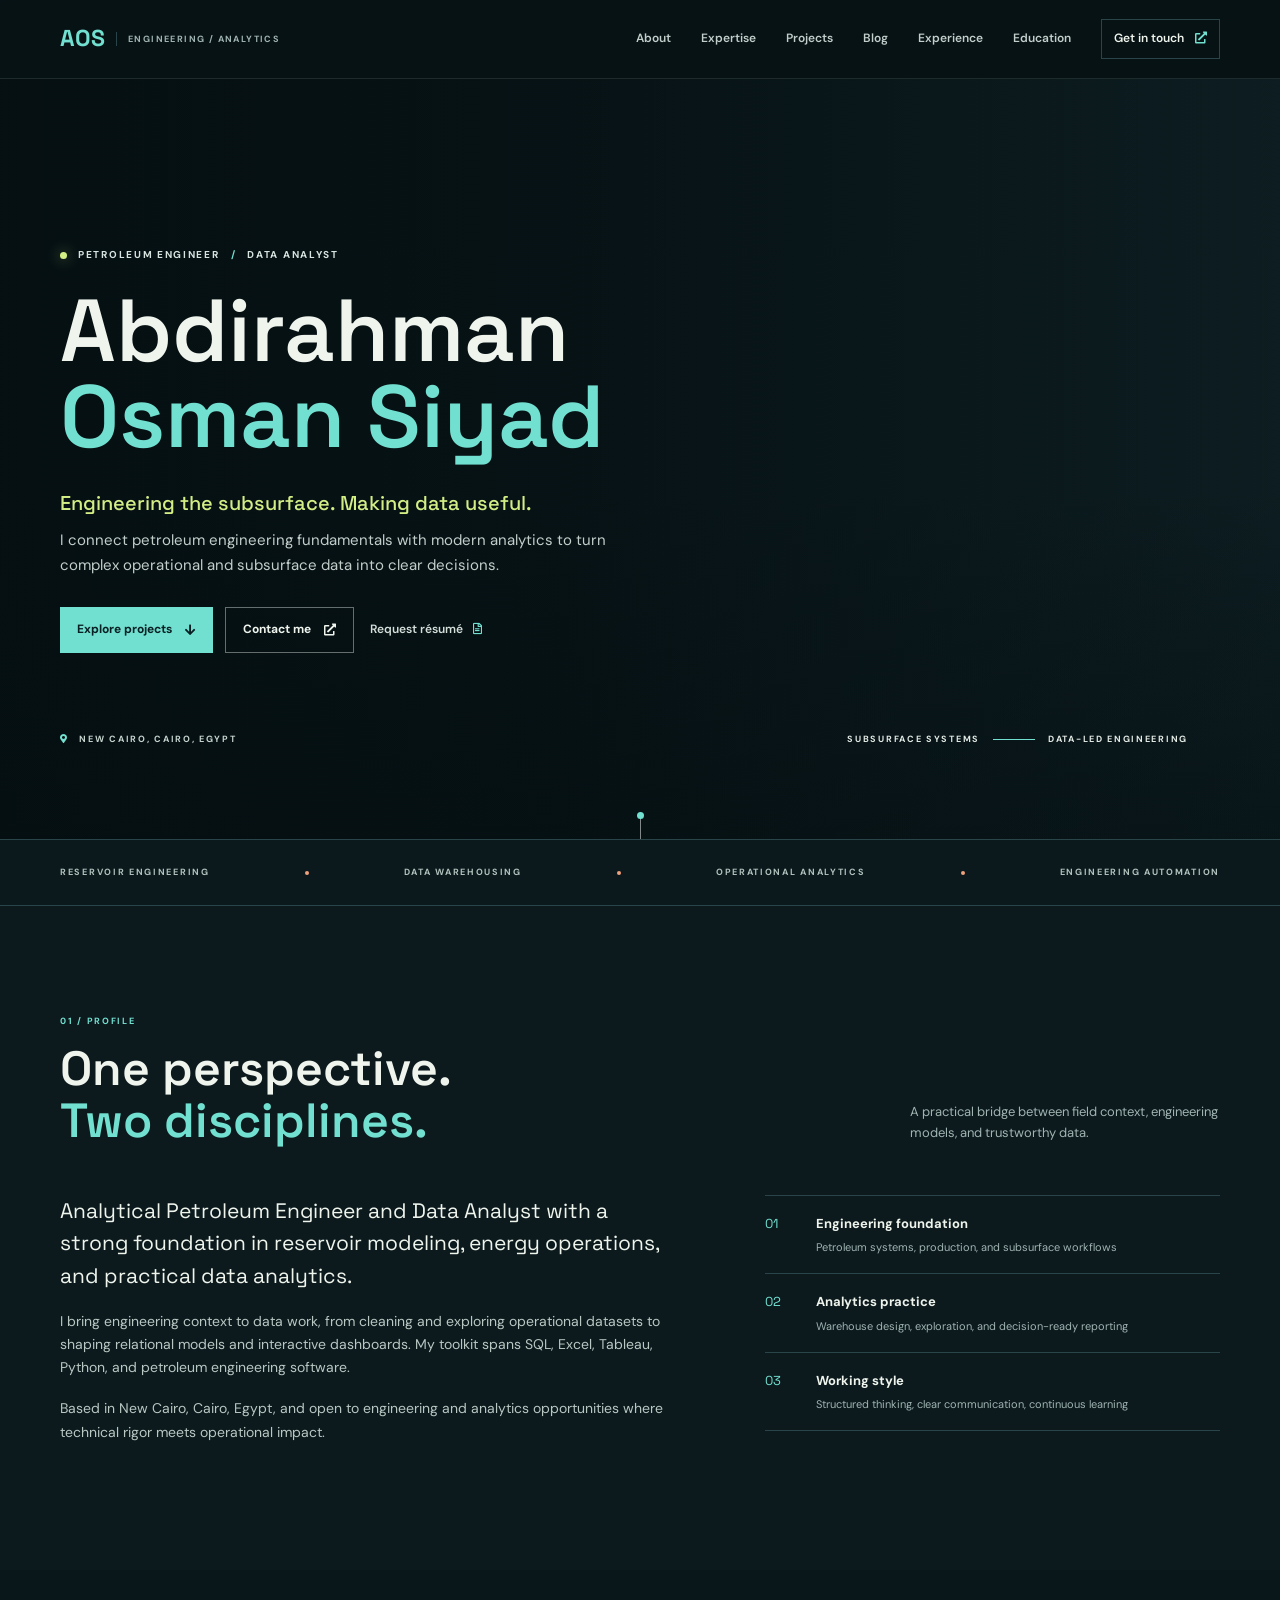
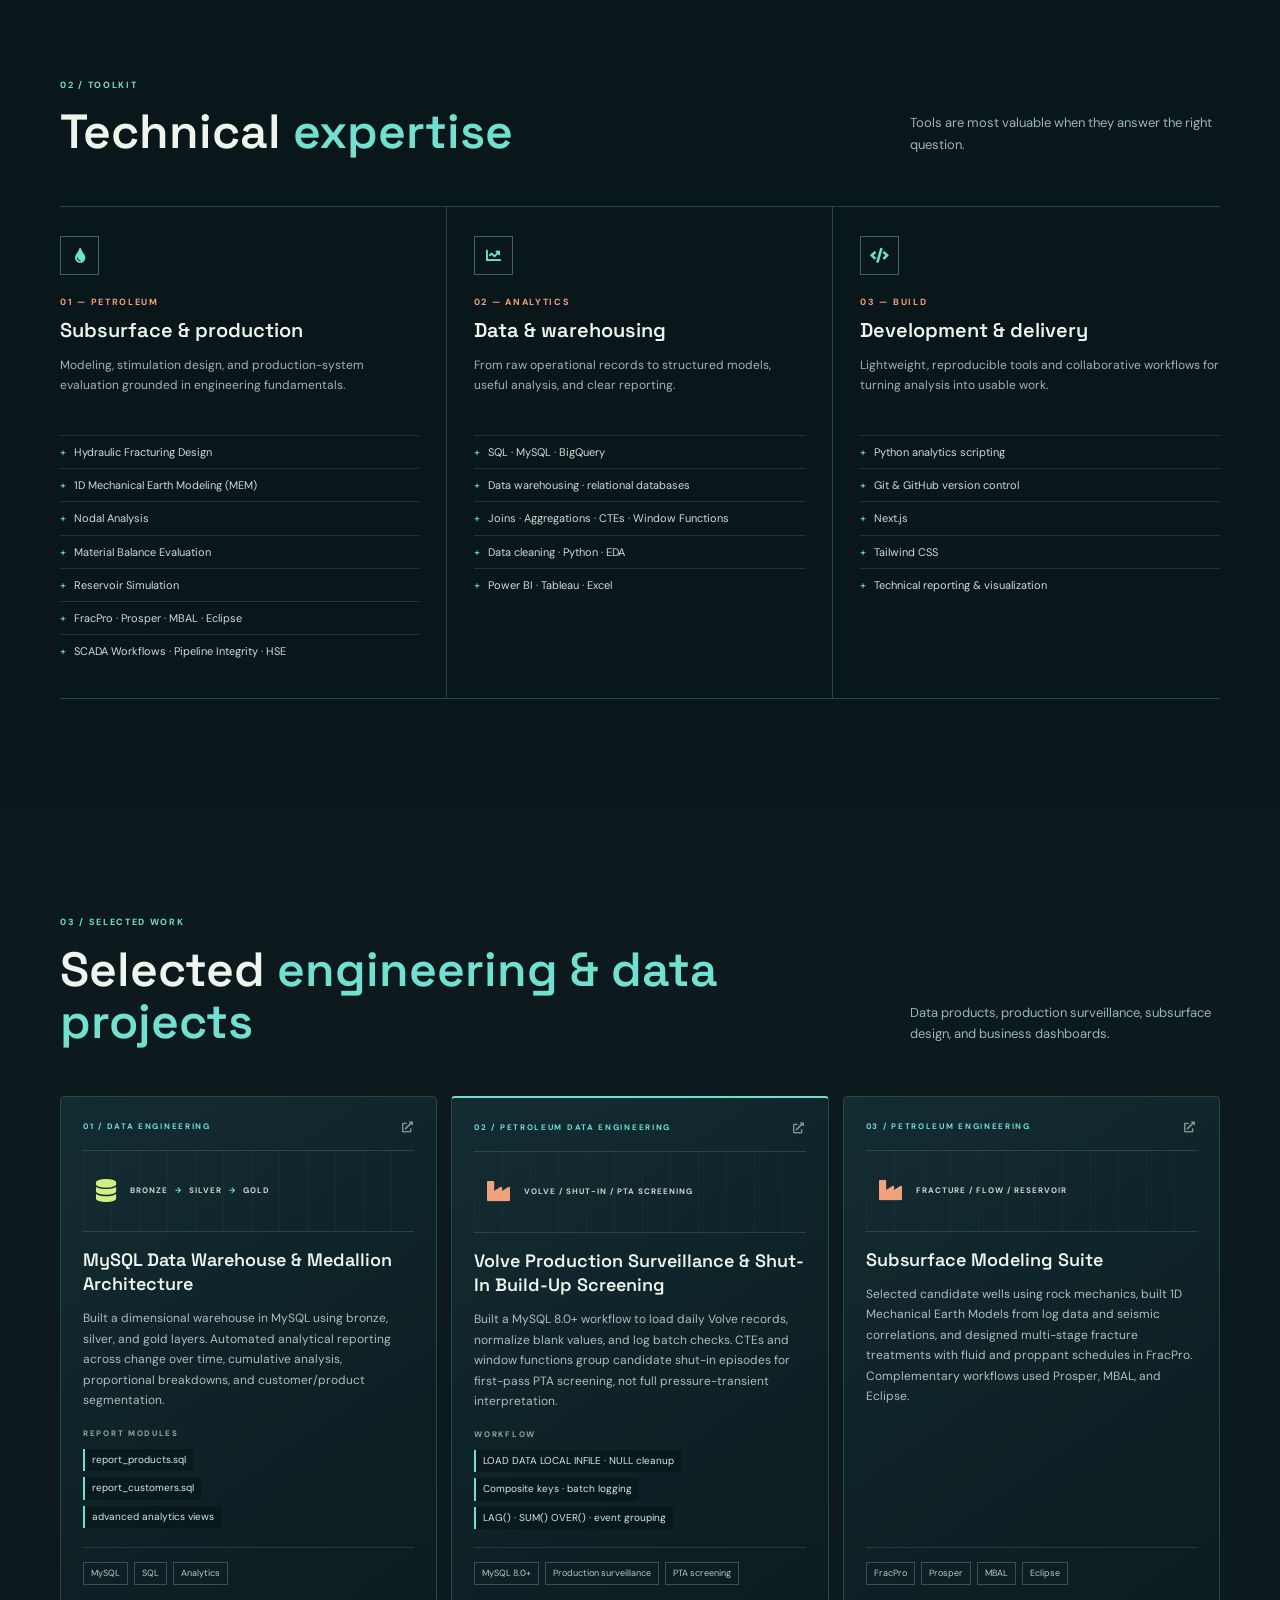
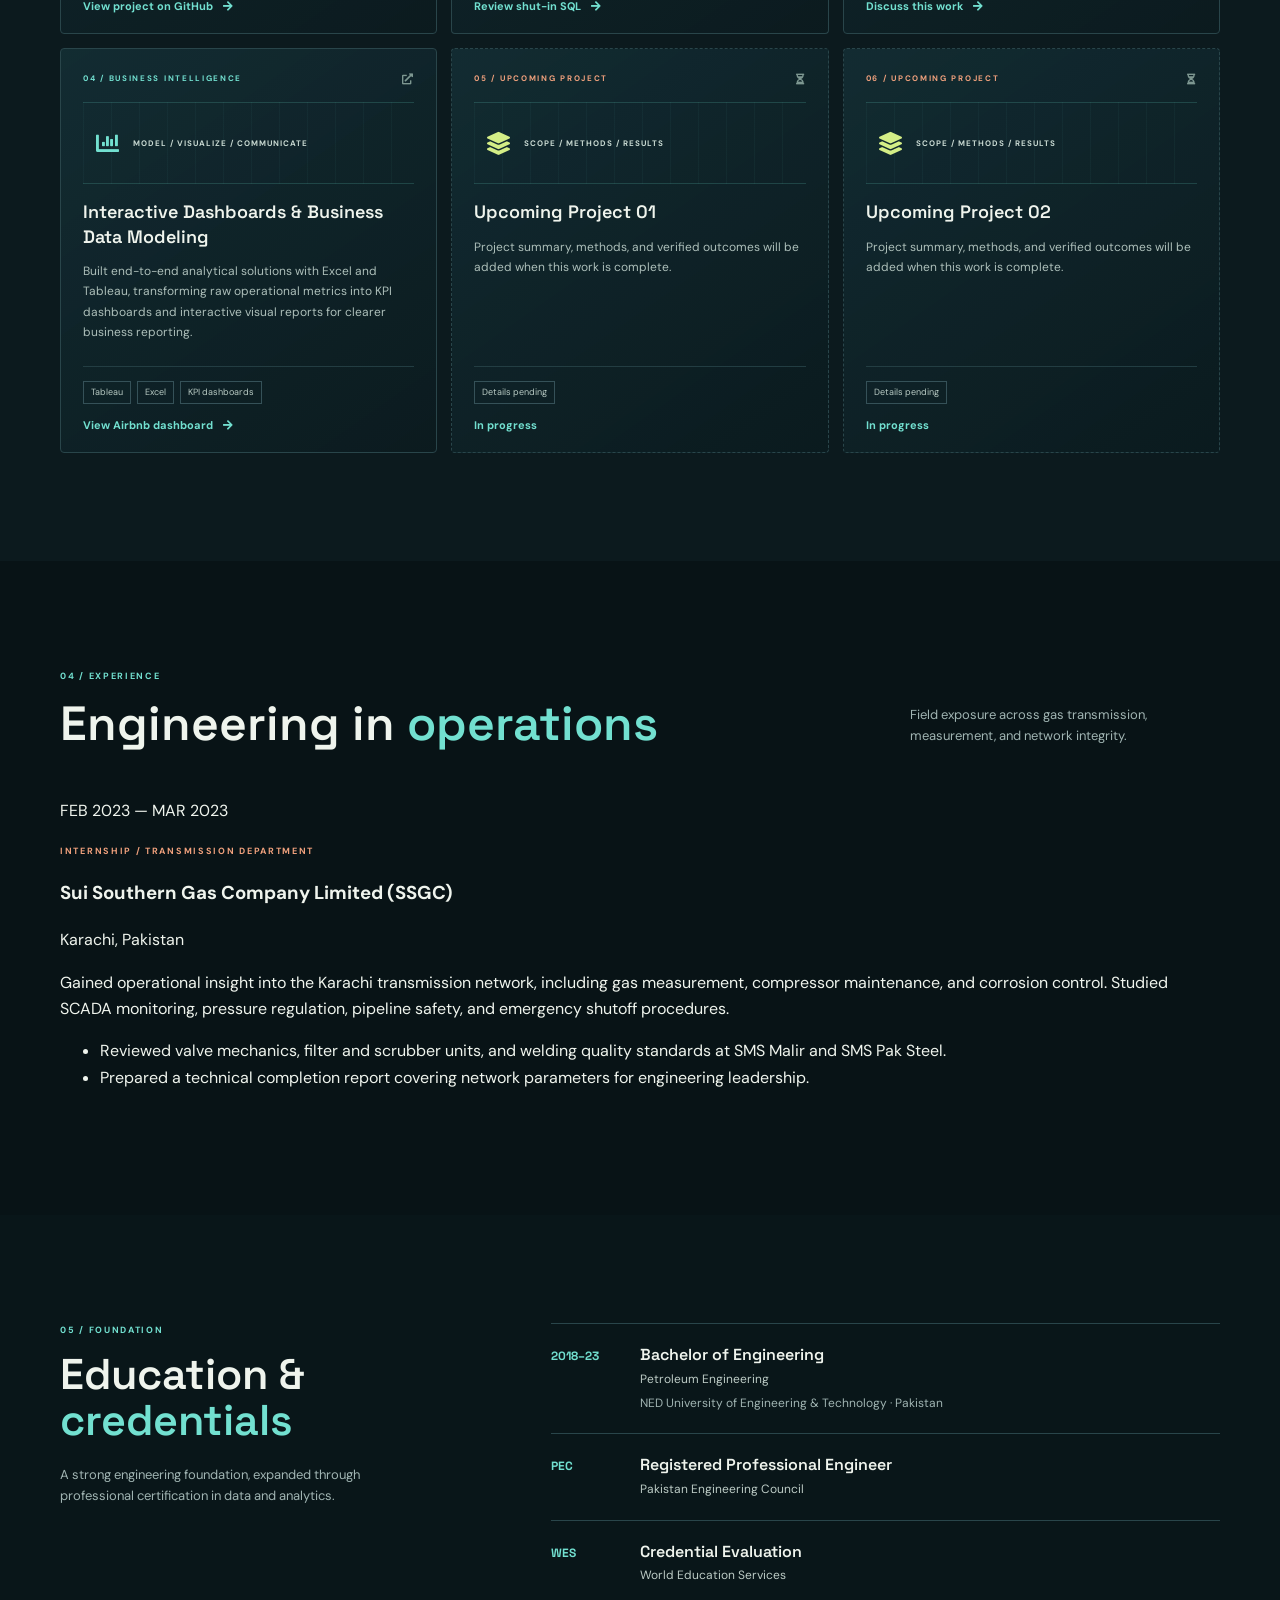
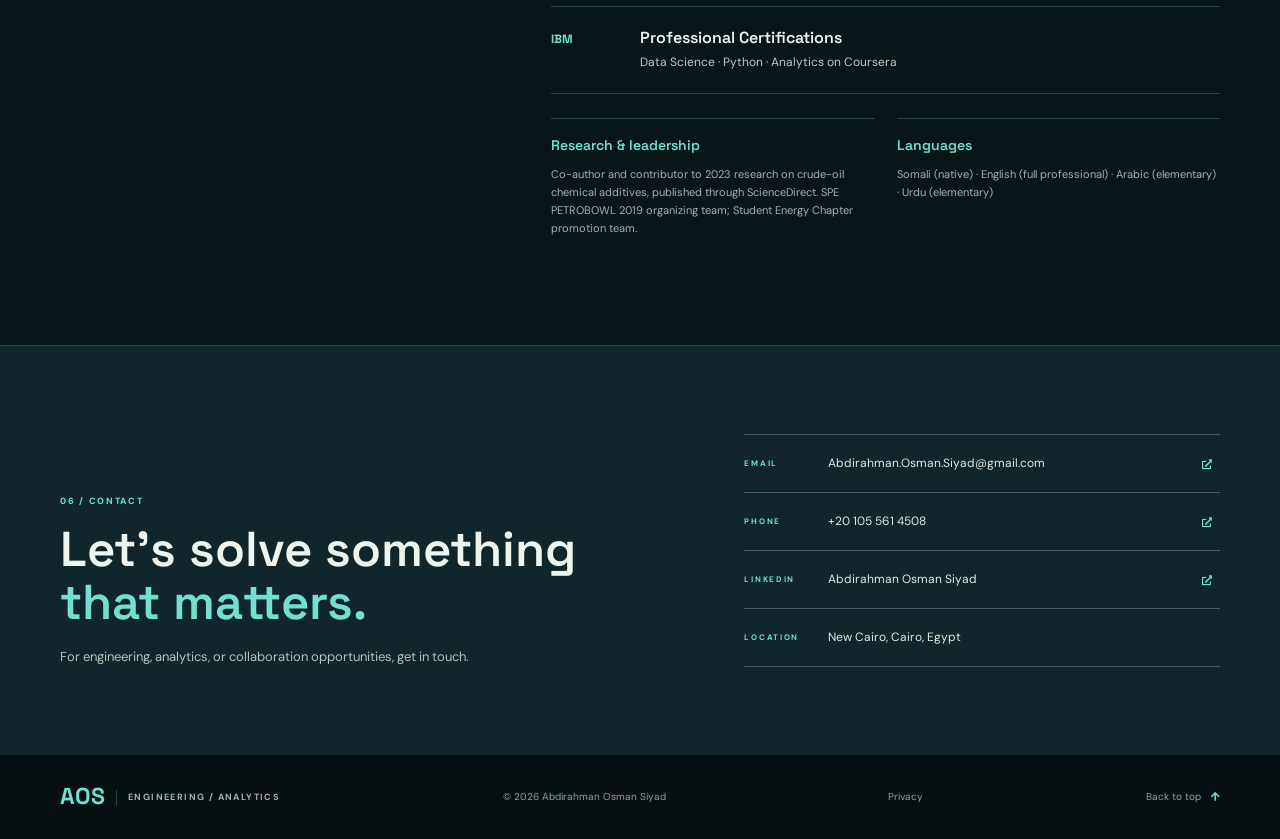
==== commit eece9928: "Add privacy policy for blog" ====
--- a/index.html
+++ b/index.html
@@ -194,7 +194,7 @@
 			</section>
 		</main>
 
-		<footer class="site-footer"><div class="shell footer-inner"><a class="wordmark" href="#top"><span>AOS</span><small>ENGINEERING / ANALYTICS</small></a><p>© <span id="year">2026</span> Abdirahman Osman Siyad</p><a class="back-to-top" href="#top">Back to top <i class="fas fa-arrow-up" aria-hidden="true"></i></a></div></footer>
+		<footer class="site-footer"><div class="shell footer-inner"><a class="wordmark" href="#top"><span>AOS</span><small>ENGINEERING / ANALYTICS</small></a><p>© <span id="year">2026</span> Abdirahman Osman Siyad</p><a class="back-to-top" href="privacy.html">Privacy</a><a class="back-to-top" href="#top">Back to top <i class="fas fa-arrow-up" aria-hidden="true"></i></a></div></footer>
 		<script>
 			const navToggle = document.querySelector('.nav-toggle');
 			const siteNav = document.querySelector('.site-nav');
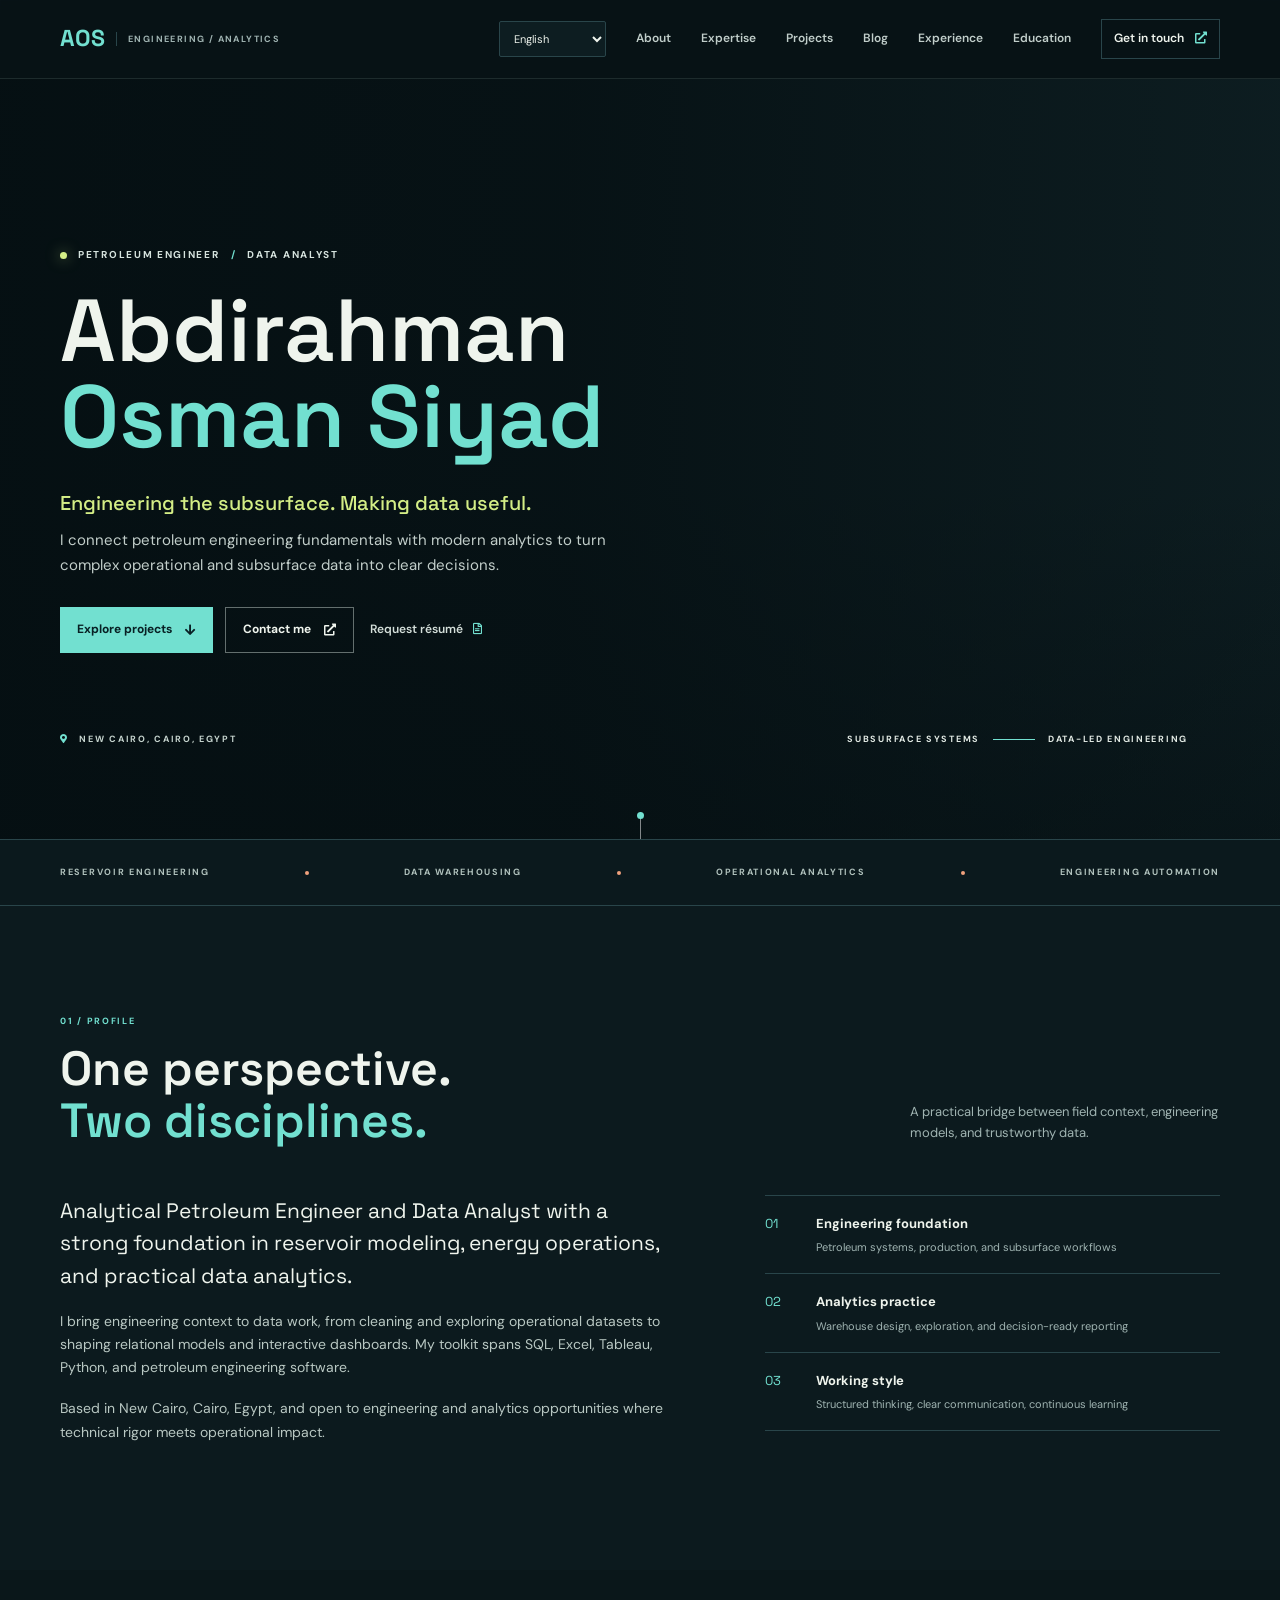
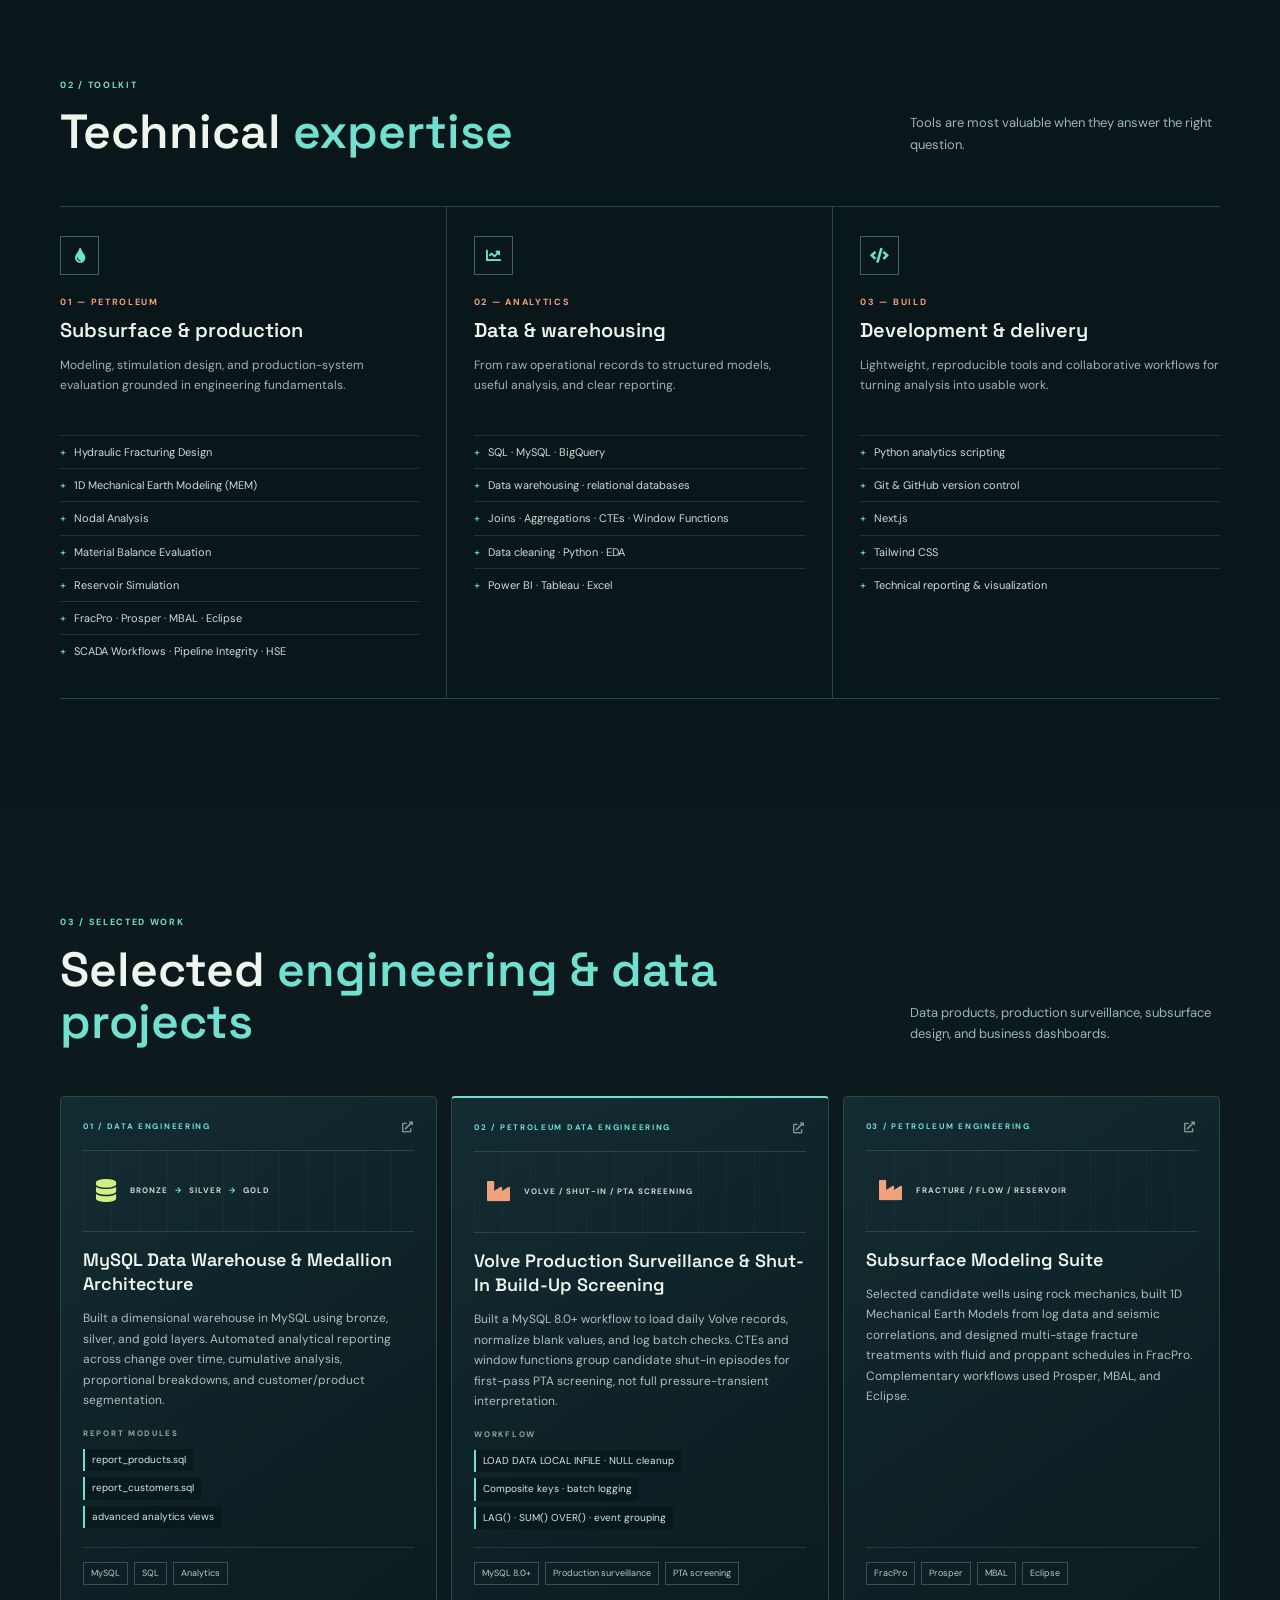
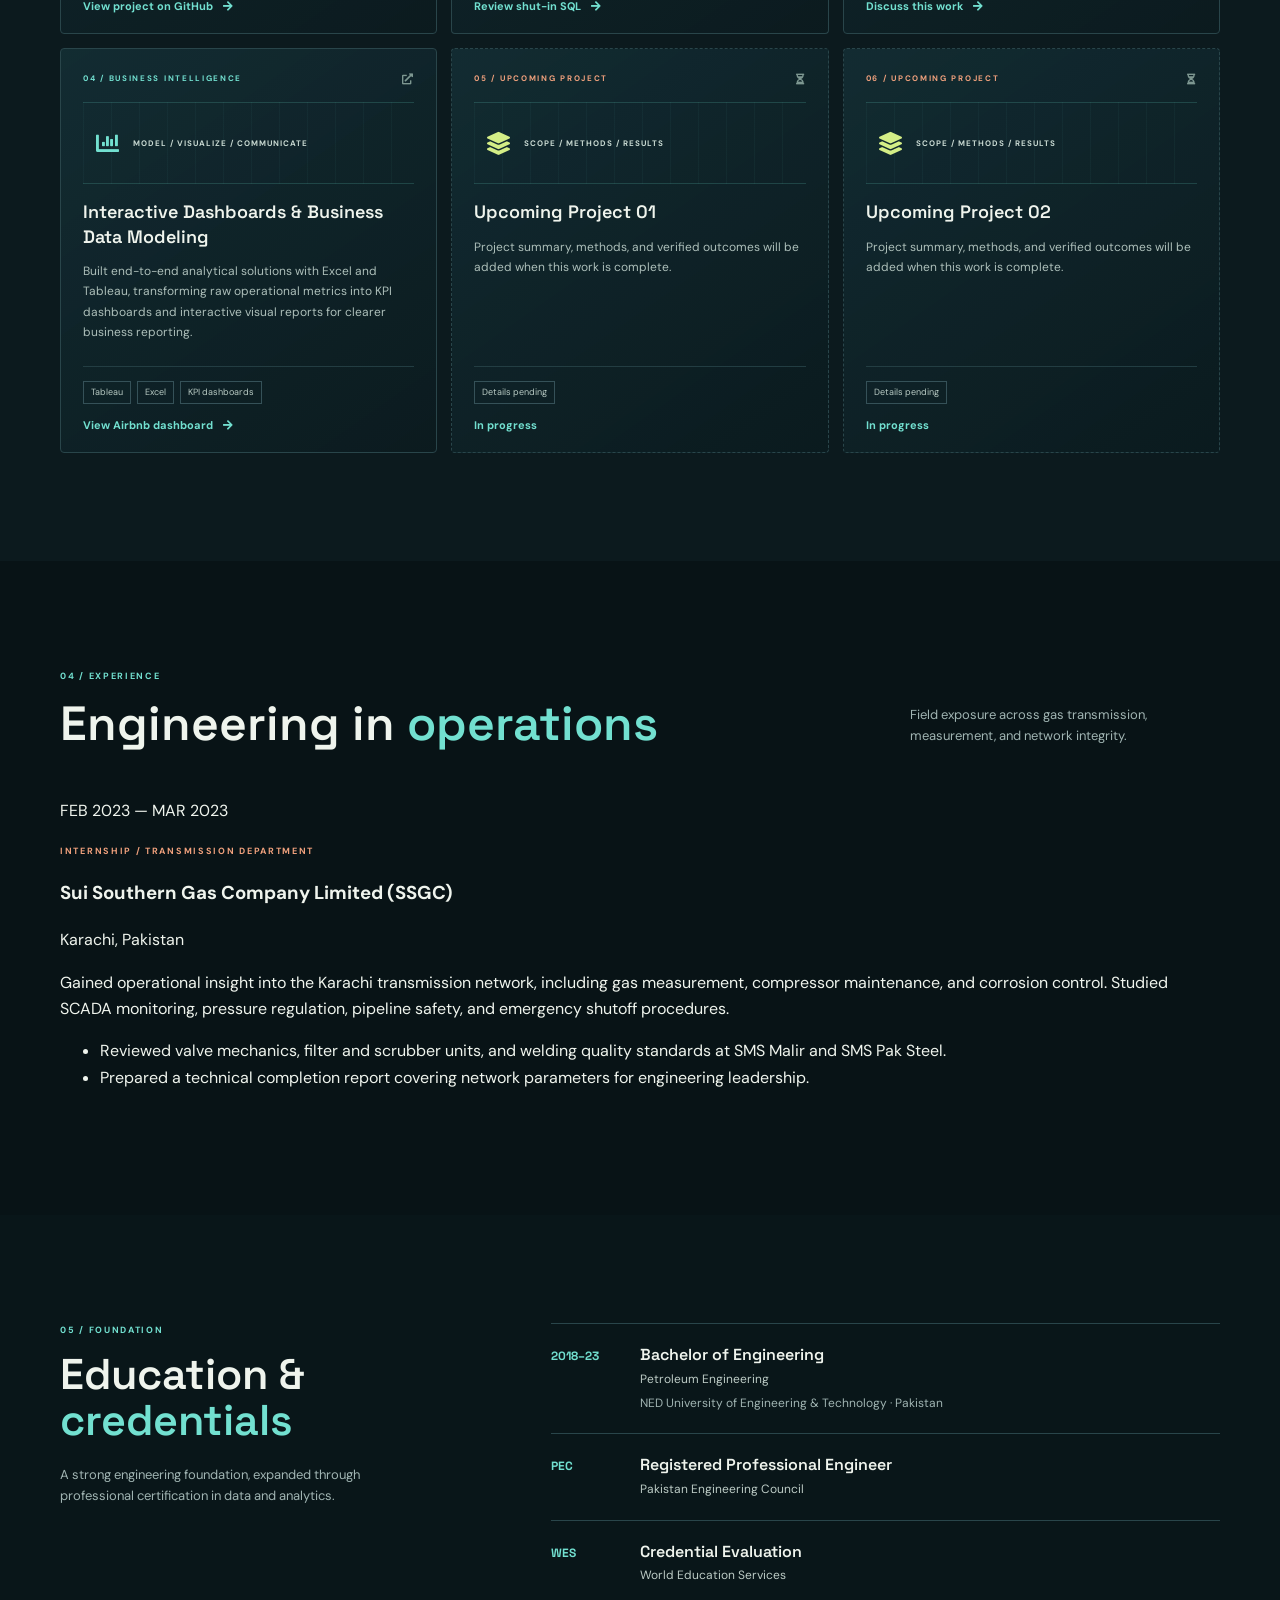
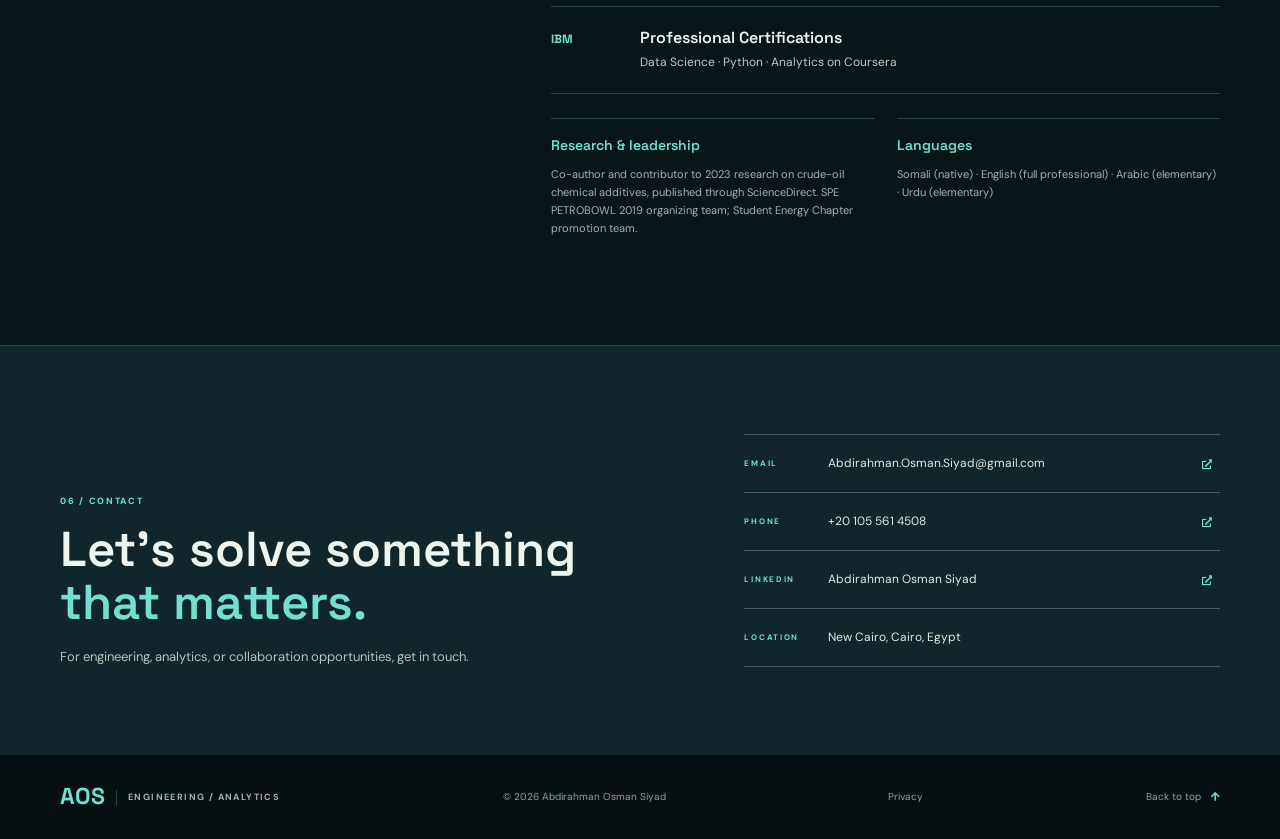
==== commit c8c4d498: "Add Somali portfolio language selector" ====
--- a/index.html
+++ b/index.html
@@ -10,6 +10,7 @@
 		<meta charset="utf-8" />
 		<meta name="viewport" content="width=device-width, initial-scale=1" />
 		<meta name="description" content="Abdirahman Osman Siyad is a Petroleum Engineer and Data Analyst working across subsurface engineering, data warehousing, and operational analytics." />
+		<meta name="google-site-verification" content="_0EVCkomP-GRZUFk7GMnMZt69kH4Hv8LgHRkdGANCD0" />
 		<meta name="theme-color" content="#081316" />
 		<link rel="preconnect" href="https://fonts.googleapis.com" />
 		<link rel="preconnect" href="https://fonts.gstatic.com" crossorigin />
@@ -23,6 +24,7 @@
 				<a class="wordmark" href="#top" aria-label="Abdirahman Osman Siyad, home"><span>AOS</span><small>ENGINEERING / ANALYTICS</small></a>
 				<button class="nav-toggle" type="button" aria-expanded="false" aria-controls="site-nav" aria-label="Open navigation"><i class="fas fa-bars" aria-hidden="true"></i></button>
 				<nav class="site-nav" id="site-nav" aria-label="Main navigation">
+					<label class="language-control"><span class="visually-hidden">Choose language</span><select class="language-select" id="language-select" aria-label="Choose language"><option value="en">English</option><option value="so">Soomaali</option></select></label>
 					<a href="#about">About</a>
 					<a href="#expertise">Expertise</a>
 					<a href="#projects">Projects</a>
@@ -195,6 +197,7 @@
 		</main>
 
 		<footer class="site-footer"><div class="shell footer-inner"><a class="wordmark" href="#top"><span>AOS</span><small>ENGINEERING / ANALYTICS</small></a><p>© <span id="year">2026</span> Abdirahman Osman Siyad</p><a class="back-to-top" href="privacy.html">Privacy</a><a class="back-to-top" href="#top">Back to top <i class="fas fa-arrow-up" aria-hidden="true"></i></a></div></footer>
+		<script src="assets/js/language.js"></script>
 		<script>
 			const navToggle = document.querySelector('.nav-toggle');
 			const siteNav = document.querySelector('.site-nav');
--- a/assets/css/portfolio.css
+++ b/assets/css/portfolio.css
@@ -127,6 +127,34 @@
 	color: var(--teal);
 }
 
+.language-select {
+	min-height: 36px;
+	padding: 0 28px 0 10px;
+	border: 1px solid var(--line);
+	border-radius: 2px;
+	background: var(--ink-soft);
+	color: var(--text);
+	font: inherit;
+	font-size: 11px;
+}
+
+.language-select:focus-visible {
+	outline: 2px solid var(--lime);
+	outline-offset: 3px;
+}
+
+.visually-hidden {
+	position: absolute;
+	width: 1px;
+	height: 1px;
+	padding: 0;
+	margin: -1px;
+	overflow: hidden;
+	clip: rect(0, 0, 0, 0);
+	white-space: nowrap;
+	border: 0;
+}
+
 .site-nav .nav-contact {
 	padding: 9px 12px;
 	border: 1px solid var(--line);
@@ -935,6 +963,15 @@
 		border-bottom: 1px solid rgba(41, 69, 74, .55);
 	}
 
+	.language-control {
+		padding: 8px 0;
+		border-bottom: 1px solid rgba(41, 69, 74, .55);
+	}
+
+	.language-select {
+		width: 100%;
+	}
+
 	.site-nav .nav-contact {
 		margin-top: 10px;
 		padding: 10px;
